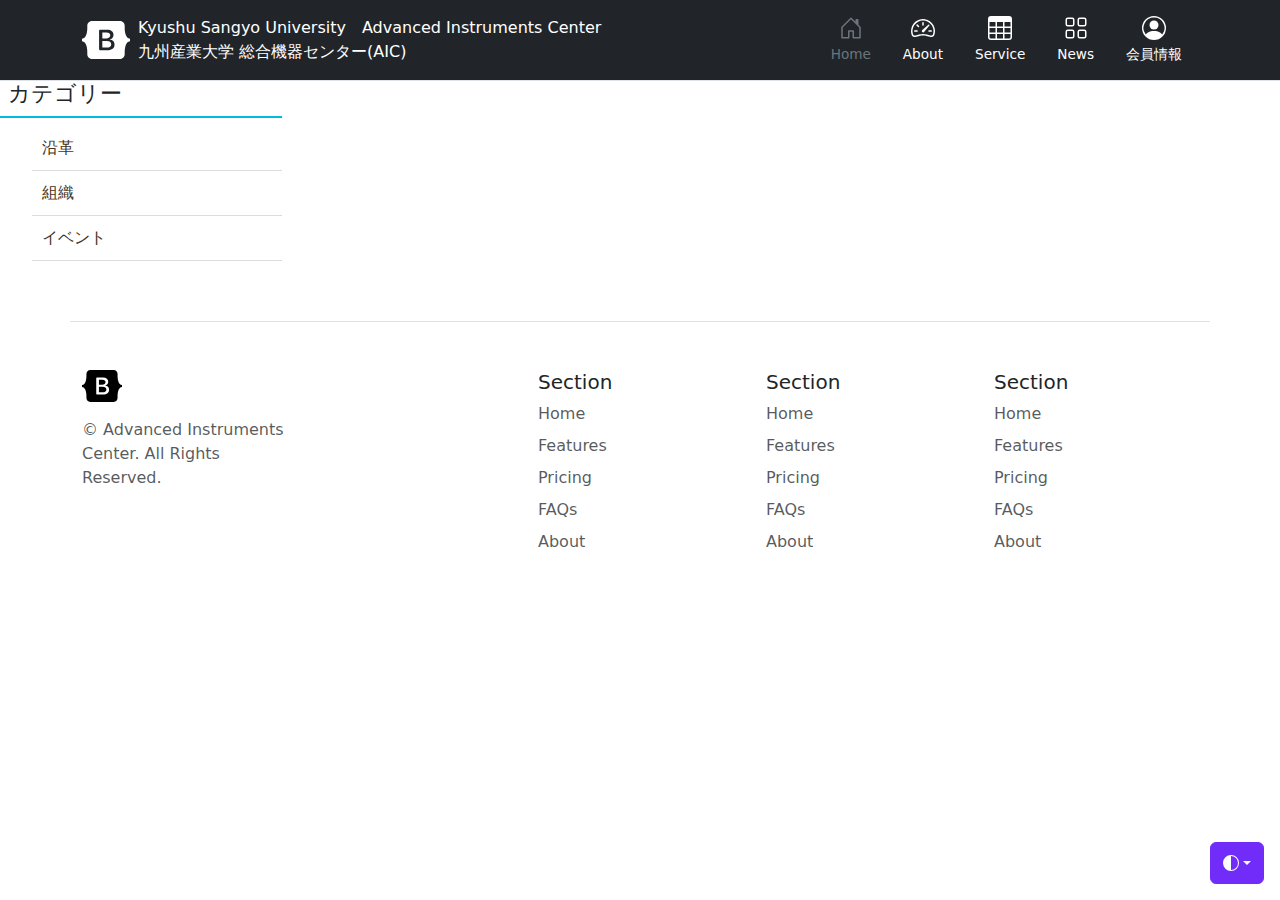
==== bootstrap-5.3.0-examples/src/about.html @ 9241e2fe "first upload" ====
<!doctype html>
<html lang="ja" data-bs-theme="auto">

<head>
    <script src="../assets/js/color-modes.js"></script>

    <meta charset="utf-8">
    <meta name="viewport" content="width=device-width, initial-scale=1">
    <meta name="description" content="">
    <meta name="author" content="Mark Otto, Jacob Thornton, and Bootstrap contributors">
    <meta name="generator" content="Hugo 0.112.5">
    <title>総合機器センター(AIC) RS v1.0</title>

    <link rel="canonical" href="https://getbootstrap.com/docs/5.3/examples/headers/">

    <link href="../assets/dist/css/bootstrap.min.css" rel="stylesheet">

    <style>
        .bd-placeholder-img {
            font-size: 1.125rem;
            text-anchor: middle;
            -webkit-user-select: none;
            -moz-user-select: none;
            user-select: none;
        }

        @media (min-width: 768px) {
            .bd-placeholder-img-lg {
                font-size: 3.5rem;
            }
        }

        .b-example-divider {
            width: 100%;
            height: 3rem;
            background-color: rgba(0, 0, 0, .1);
            border: solid rgba(0, 0, 0, .15);
            border-width: 1px 0;
            box-shadow: inset 0 .5em 1.5em rgba(0, 0, 0, .1), inset 0 .125em .5em rgba(0, 0, 0, .15);
        }

        .b-example-vr {
            flex-shrink: 0;
            width: 1.5rem;
            height: 100vh;
        }

        .bi {
            vertical-align: -.125em;
            fill: currentColor;
        }

        .nav-scroller {
            position: relative;
            z-index: 2;
            height: 2.75rem;
            overflow-y: hidden;
        }

        .nav-scroller .nav {
            display: flex;
            flex-wrap: nowrap;
            padding-bottom: 1rem;
            margin-top: -1px;
            overflow-x: auto;
            text-align: center;
            white-space: nowrap;
            -webkit-overflow-scrolling: touch;
        }

        .btn-bd-primary {
            --bd-violet-bg: #712cf9;
            --bd-violet-rgb: 112.520718, 44.062154, 249.437846;

            --bs-btn-font-weight: 600;
            --bs-btn-color: var(--bs-white);
            --bs-btn-bg: var(--bd-violet-bg);
            --bs-btn-border-color: var(--bd-violet-bg);
            --bs-btn-hover-color: var(--bs-white);
            --bs-btn-hover-bg: #6528e0;
            --bs-btn-hover-border-color: #6528e0;
            --bs-btn-focus-shadow-rgb: var(--bd-violet-rgb);
            --bs-btn-active-color: var(--bs-btn-hover-color);
            --bs-btn-active-bg: #5a23c8;
            --bs-btn-active-border-color: #5a23c8;
        }

        .bd-mode-toggle {
            z-index: 1500;
        }
    </style>


    <!-- Custom styles for this template -->
    <link href="headers.css" rel="stylesheet">
    <link href="about.css" rel="stylesheet">
</head>

<body class="d-flex flex-column h-100">
    <svg xmlns="http://www.w3.org/2000/svg" style="display: none;">
        <symbol id="check2" viewBox="0 0 16 16">
            <path
                d="M13.854 3.646a.5.5 0 0 1 0 .708l-7 7a.5.5 0 0 1-.708 0l-3.5-3.5a.5.5 0 1 1 .708-.708L6.5 10.293l6.646-6.647a.5.5 0 0 1 .708 0z" />
        </symbol>
        <symbol id="circle-half" viewBox="0 0 16 16">
            <path d="M8 15A7 7 0 1 0 8 1v14zm0 1A8 8 0 1 1 8 0a8 8 0 0 1 0 16z" />
        </symbol>
        <symbol id="moon-stars-fill" viewBox="0 0 16 16">
            <path
                d="M6 .278a.768.768 0 0 1 .08.858 7.208 7.208 0 0 0-.878 3.46c0 4.021 3.278 7.277 7.318 7.277.527 0 1.04-.055 1.533-.16a.787.787 0 0 1 .81.316.733.733 0 0 1-.031.893A8.349 8.349 0 0 1 8.344 16C3.734 16 0 12.286 0 7.71 0 4.266 2.114 1.312 5.124.06A.752.752 0 0 1 6 .278z" />
            <path
                d="M10.794 3.148a.217.217 0 0 1 .412 0l.387 1.162c.173.518.579.924 1.097 1.097l1.162.387a.217.217 0 0 1 0 .412l-1.162.387a1.734 1.734 0 0 0-1.097 1.097l-.387 1.162a.217.217 0 0 1-.412 0l-.387-1.162A1.734 1.734 0 0 0 9.31 6.593l-1.162-.387a.217.217 0 0 1 0-.412l1.162-.387a1.734 1.734 0 0 0 1.097-1.097l.387-1.162zM13.863.099a.145.145 0 0 1 .274 0l.258.774c.115.346.386.617.732.732l.774.258a.145.145 0 0 1 0 .274l-.774.258a1.156 1.156 0 0 0-.732.732l-.258.774a.145.145 0 0 1-.274 0l-.258-.774a1.156 1.156 0 0 0-.732-.732l-.774-.258a.145.145 0 0 1 0-.274l.774-.258c.346-.115.617-.386.732-.732L13.863.1z" />
        </symbol>
        <symbol id="sun-fill" viewBox="0 0 16 16">
            <path
                d="M8 12a4 4 0 1 0 0-8 4 4 0 0 0 0 8zM8 0a.5.5 0 0 1 .5.5v2a.5.5 0 0 1-1 0v-2A.5.5 0 0 1 8 0zm0 13a.5.5 0 0 1 .5.5v2a.5.5 0 0 1-1 0v-2A.5.5 0 0 1 8 13zm8-5a.5.5 0 0 1-.5.5h-2a.5.5 0 0 1 0-1h2a.5.5 0 0 1 .5.5zM3 8a.5.5 0 0 1-.5.5h-2a.5.5 0 0 1 0-1h2A.5.5 0 0 1 3 8zm10.657-5.657a.5.5 0 0 1 0 .707l-1.414 1.415a.5.5 0 1 1-.707-.708l1.414-1.414a.5.5 0 0 1 .707 0zm-9.193 9.193a.5.5 0 0 1 0 .707L3.05 13.657a.5.5 0 0 1-.707-.707l1.414-1.414a.5.5 0 0 1 .707 0zm9.193 2.121a.5.5 0 0 1-.707 0l-1.414-1.414a.5.5 0 0 1 .707-.707l1.414 1.414a.5.5 0 0 1 0 .707zM4.464 4.465a.5.5 0 0 1-.707 0L2.343 3.05a.5.5 0 1 1 .707-.707l1.414 1.414a.5.5 0 0 1 0 .708z" />
        </symbol>
    </svg>

    <div class="dropdown position-fixed bottom-0 end-0 mb-3 me-3 bd-mode-toggle">
        <button class="btn btn-bd-primary py-2 dropdown-toggle d-flex align-items-center" id="bd-theme" type="button"
            aria-expanded="false" data-bs-toggle="dropdown" aria-label="Toggle theme (auto)">
            <svg class="bi my-1 theme-icon-active" width="1em" height="1em">
                <use href="#circle-half"></use>
            </svg>
            <span class="visually-hidden" id="bd-theme-text">Toggle theme</span>
        </button>
        <ul class="dropdown-menu dropdown-menu-end shadow" aria-labelledby="bd-theme-text">
            <li>
                <button type="button" class="dropdown-item d-flex align-items-center" data-bs-theme-value="light"
                    aria-pressed="false">
                    <svg class="bi me-2 opacity-50 theme-icon" width="1em" height="1em">
                        <use href="#sun-fill"></use>
                    </svg>
                    Light
                    <svg class="bi ms-auto d-none" width="1em" height="1em">
                        <use href="#check2"></use>
                    </svg>
                </button>
            </li>
            <li>
                <button type="button" class="dropdown-item d-flex align-items-center" data-bs-theme-value="dark"
                    aria-pressed="false">
                    <svg class="bi me-2 opacity-50 theme-icon" width="1em" height="1em">
                        <use href="#moon-stars-fill"></use>
                    </svg>
                    Dark
                    <svg class="bi ms-auto d-none" width="1em" height="1em">
                        <use href="#check2"></use>
                    </svg>
                </button>
            </li>
            <li>
                <button type="button" class="dropdown-item d-flex align-items-center active" data-bs-theme-value="auto"
                    aria-pressed="true">
                    <svg class="bi me-2 opacity-50 theme-icon" width="1em" height="1em">
                        <use href="#circle-half"></use>
                    </svg>
                    Auto
                    <svg class="bi ms-auto d-none" width="1em" height="1em">
                        <use href="#check2"></use>
                    </svg>
                </button>
            </li>
        </ul>
    </div>


    <svg xmlns="http://www.w3.org/2000/svg" style="display: none;">
        <symbol id="bootstrap" viewBox="0 0 118 94">
            <title>Bootstrap</title>
            <path fill-rule="evenodd" clip-rule="evenodd"
                d="M24.509 0c-6.733 0-11.715 5.893-11.492 12.284.214 6.14-.064 14.092-2.066 20.577C8.943 39.365 5.547 43.485 0 44.014v5.972c5.547.529 8.943 4.649 10.951 11.153 2.002 6.485 2.28 14.437 2.066 20.577C12.794 88.106 17.776 94 24.51 94H93.5c6.733 0 11.714-5.893 11.491-12.284-.214-6.14.064-14.092 2.066-20.577 2.009-6.504 5.396-10.624 10.943-11.153v-5.972c-5.547-.529-8.934-4.649-10.943-11.153-2.002-6.484-2.28-14.437-2.066-20.577C105.214 5.894 100.233 0 93.5 0H24.508zM80 57.863C80 66.663 73.436 72 62.543 72H44a2 2 0 01-2-2V24a2 2 0 012-2h18.437c9.083 0 15.044 4.92 15.044 12.474 0 5.302-4.01 10.049-9.119 10.88v.277C75.317 46.394 80 51.21 80 57.863zM60.521 28.34H49.948v14.934h8.905c6.884 0 10.68-2.772 10.68-7.727 0-4.643-3.264-7.207-9.012-7.207zM49.948 49.2v16.458H60.91c7.167 0 10.964-2.876 10.964-8.281 0-5.406-3.903-8.178-11.425-8.178H49.948z">
            </path>
        </symbol>
        <symbol id="home" viewBox="0 0 16 16">
            <path
                d="M8.354 1.146a.5.5 0 0 0-.708 0l-6 6A.5.5 0 0 0 1.5 7.5v7a.5.5 0 0 0 .5.5h4.5a.5.5 0 0 0 .5-.5v-4h2v4a.5.5 0 0 0 .5.5H14a.5.5 0 0 0 .5-.5v-7a.5.5 0 0 0-.146-.354L13 5.793V2.5a.5.5 0 0 0-.5-.5h-1a.5.5 0 0 0-.5.5v1.293L8.354 1.146zM2.5 14V7.707l5.5-5.5 5.5 5.5V14H10v-4a.5.5 0 0 0-.5-.5h-3a.5.5 0 0 0-.5.5v4H2.5z" />
        </symbol>
        <symbol id="speedometer2" viewBox="0 0 16 16">
            <path
                d="M8 4a.5.5 0 0 1 .5.5V6a.5.5 0 0 1-1 0V4.5A.5.5 0 0 1 8 4zM3.732 5.732a.5.5 0 0 1 .707 0l.915.914a.5.5 0 1 1-.708.708l-.914-.915a.5.5 0 0 1 0-.707zM2 10a.5.5 0 0 1 .5-.5h1.586a.5.5 0 0 1 0 1H2.5A.5.5 0 0 1 2 10zm9.5 0a.5.5 0 0 1 .5-.5h1.5a.5.5 0 0 1 0 1H12a.5.5 0 0 1-.5-.5zm.754-4.246a.389.389 0 0 0-.527-.02L7.547 9.31a.91.91 0 1 0 1.302 1.258l3.434-4.297a.389.389 0 0 0-.029-.518z" />
            <path fill-rule="evenodd"
                d="M0 10a8 8 0 1 1 15.547 2.661c-.442 1.253-1.845 1.602-2.932 1.25C11.309 13.488 9.475 13 8 13c-1.474 0-3.31.488-4.615.911-1.087.352-2.49.003-2.932-1.25A7.988 7.988 0 0 1 0 10zm8-7a7 7 0 0 0-6.603 9.329c.203.575.923.876 1.68.63C4.397 12.533 6.358 12 8 12s3.604.532 4.923.96c.757.245 1.477-.056 1.68-.631A7 7 0 0 0 8 3z" />
        </symbol>
        <symbol id="table" viewBox="0 0 16 16">
            <path
                d="M0 2a2 2 0 0 1 2-2h12a2 2 0 0 1 2 2v12a2 2 0 0 1-2 2H2a2 2 0 0 1-2-2V2zm15 2h-4v3h4V4zm0 4h-4v3h4V8zm0 4h-4v3h3a1 1 0 0 0 1-1v-2zm-5 3v-3H6v3h4zm-5 0v-3H1v2a1 1 0 0 0 1 1h3zm-4-4h4V8H1v3zm0-4h4V4H1v3zm5-3v3h4V4H6zm4 4H6v3h4V8z" />
        </symbol>
        <symbol id="people-circle" viewBox="0 0 16 16">
            <path d="M11 6a3 3 0 1 1-6 0 3 3 0 0 1 6 0z" />
            <path fill-rule="evenodd"
                d="M0 8a8 8 0 1 1 16 0A8 8 0 0 1 0 8zm8-7a7 7 0 0 0-5.468 11.37C3.242 11.226 4.805 10 8 10s4.757 1.225 5.468 2.37A7 7 0 0 0 8 1z" />
        </symbol>
        <symbol id="grid" viewBox="0 0 16 16">
            <path
                d="M1 2.5A1.5 1.5 0 0 1 2.5 1h3A1.5 1.5 0 0 1 7 2.5v3A1.5 1.5 0 0 1 5.5 7h-3A1.5 1.5 0 0 1 1 5.5v-3zM2.5 2a.5.5 0 0 0-.5.5v3a.5.5 0 0 0 .5.5h3a.5.5 0 0 0 .5-.5v-3a.5.5 0 0 0-.5-.5h-3zm6.5.5A1.5 1.5 0 0 1 10.5 1h3A1.5 1.5 0 0 1 15 2.5v3A1.5 1.5 0 0 1 13.5 7h-3A1.5 1.5 0 0 1 9 5.5v-3zm1.5-.5a.5.5 0 0 0-.5.5v3a.5.5 0 0 0 .5.5h3a.5.5 0 0 0 .5-.5v-3a.5.5 0 0 0-.5-.5h-3zM1 10.5A1.5 1.5 0 0 1 2.5 9h3A1.5 1.5 0 0 1 7 10.5v3A1.5 1.5 0 0 1 5.5 15h-3A1.5 1.5 0 0 1 1 13.5v-3zm1.5-.5a.5.5 0 0 0-.5.5v3a.5.5 0 0 0 .5.5h3a.5.5 0 0 0 .5-.5v-3a.5.5 0 0 0-.5-.5h-3zm6.5.5A1.5 1.5 0 0 1 10.5 9h3a1.5 1.5 0 0 1 1.5 1.5v3a1.5 1.5 0 0 1-1.5 1.5h-3A1.5 1.5 0 0 1 9 13.5v-3zm1.5-.5a.5.5 0 0 0-.5.5v3a.5.5 0 0 0 .5.5h3a.5.5 0 0 0 .5-.5v-3a.5.5 0 0 0-.5-.5h-3z" />
        </symbol>

        <!--Main-->
        <symbol id="check2" viewBox="0 0 16 16">
            <path
                d="M13.854 3.646a.5.5 0 0 1 0 .708l-7 7a.5.5 0 0 1-.708 0l-3.5-3.5a.5.5 0 1 1 .708-.708L6.5 10.293l6.646-6.647a.5.5 0 0 1 .708 0z" />
        </symbol>
        <symbol id="circle-half" viewBox="0 0 16 16">
            <path d="M8 15A7 7 0 1 0 8 1v14zm0 1A8 8 0 1 1 8 0a8 8 0 0 1 0 16z" />
        </symbol>
        <symbol id="moon-stars-fill" viewBox="0 0 16 16">
            <path
                d="M6 .278a.768.768 0 0 1 .08.858 7.208 7.208 0 0 0-.878 3.46c0 4.021 3.278 7.277 7.318 7.277.527 0 1.04-.055 1.533-.16a.787.787 0 0 1 .81.316.733.733 0 0 1-.031.893A8.349 8.349 0 0 1 8.344 16C3.734 16 0 12.286 0 7.71 0 4.266 2.114 1.312 5.124.06A.752.752 0 0 1 6 .278z" />
            <path
                d="M10.794 3.148a.217.217 0 0 1 .412 0l.387 1.162c.173.518.579.924 1.097 1.097l1.162.387a.217.217 0 0 1 0 .412l-1.162.387a1.734 1.734 0 0 0-1.097 1.097l-.387 1.162a.217.217 0 0 1-.412 0l-.387-1.162A1.734 1.734 0 0 0 9.31 6.593l-1.162-.387a.217.217 0 0 1 0-.412l1.162-.387a1.734 1.734 0 0 0 1.097-1.097l.387-1.162zM13.863.099a.145.145 0 0 1 .274 0l.258.774c.115.346.386.617.732.732l.774.258a.145.145 0 0 1 0 .274l-.774.258a1.156 1.156 0 0 0-.732.732l-.258.774a.145.145 0 0 1-.274 0l-.258-.774a1.156 1.156 0 0 0-.732-.732l-.774-.258a.145.145 0 0 1 0-.274l.774-.258c.346-.115.617-.386.732-.732L13.863.1z" />
        </symbol>
        <symbol id="sun-fill" viewBox="0 0 16 16">
            <path
                d="M8 12a4 4 0 1 0 0-8 4 4 0 0 0 0 8zM8 0a.5.5 0 0 1 .5.5v2a.5.5 0 0 1-1 0v-2A.5.5 0 0 1 8 0zm0 13a.5.5 0 0 1 .5.5v2a.5.5 0 0 1-1 0v-2A.5.5 0 0 1 8 13zm8-5a.5.5 0 0 1-.5.5h-2a.5.5 0 0 1 0-1h2a.5.5 0 0 1 .5.5zM3 8a.5.5 0 0 1-.5.5h-2a.5.5 0 0 1 0-1h2A.5.5 0 0 1 3 8zm10.657-5.657a.5.5 0 0 1 0 .707l-1.414 1.415a.5.5 0 1 1-.707-.708l1.414-1.414a.5.5 0 0 1 .707 0zm-9.193 9.193a.5.5 0 0 1 0 .707L3.05 13.657a.5.5 0 0 1-.707-.707l1.414-1.414a.5.5 0 0 1 .707 0zm9.193 2.121a.5.5 0 0 1-.707 0l-1.414-1.414a.5.5 0 0 1 .707-.707l1.414 1.414a.5.5 0 0 1 0 .707zM4.464 4.465a.5.5 0 0 1-.707 0L2.343 3.05a.5.5 0 1 1 .707-.707l1.414 1.414a.5.5 0 0 1 0 .708z" />
        </symbol>
    </svg>

    <main>
        <header class="sticky-top">
            <div class="px-3 py-2 text-bg-dark border-bottom">
                <div class="container">
                    <div
                        class="d-flex flex-wrap align-items-center justify-content-center justify-content-lg-start sticky-top">
                        <a href="/"
                            class="d-flex align-items-center my-2 my-lg-0 me-lg-auto text-white text-decoration-none">
                            <svg class="bi me-2" width="48" height="40" role="img" aria-label="Bootstrap">
                                <use xlink:href="#bootstrap" />
                            </svg>
                            Kyushu Sangyo University　Advanced Instruments Center<br>
                            九州産業大学 総合機器センター(AIC)
                        </a>

                        <ul class="nav col-12 col-lg-auto my-2 justify-content-center my-md-0 text-small">
                            <li>
                                <a href="index.html" class="nav-link text-secondary">
                                    <svg class="bi d-block mx-auto mb-1" width="24" height="24">
                                        <use xlink:href="#home" />
                                    </svg>
                                    Home
                                </a>
                            </li>
                            <li>
                                <a href="about.html" class="nav-link text-white">
                                    <svg class="bi d-block mx-auto mb-1" width="24" height="24">
                                        <use xlink:href="#speedometer2" />
                                    </svg>
                                    About
                                </a>
                            </li>
                            <li>
                                <a href="service.html" class="nav-link text-white">
                                    <svg class="bi d-block mx-auto mb-1" width="24" height="24">
                                        <use xlink:href="#table" />
                                    </svg>
                                    Service
                                </a>
                            </li>
                            <li>
                                <a href="#" class="nav-link text-white">
                                    <svg class="bi d-block mx-auto mb-1" width="24" height="24">
                                        <use xlink:href="#grid" />
                                    </svg>
                                    News
                                </a>
                            </li>
                            <li>
                                <a href="signin.html" class="nav-link text-white">
                                    <svg class="bi d-block mx-auto mb-1" width="24" height="24">
                                        <use xlink:href="#people-circle" />
                                    </svg>
                                    会員情報
                                </a>
                            </li>
                        </ul>
                    </div>
                </div>
            </div>
        </header>

        <div>
            <aside>
                <h3 class="sub-title">カテゴリー</h3>
                <ul class="sub-menu">
                    <li><a href="#">沿革</a></li>
                    <li><a href="#">組織</a></li>
                    <li><a href="#">イベント</a></li>
                </ul>
            </aside>
            <article>
            </article>
        </div>



        <div class="container">
            <footer class="row row-cols-1 row-cols-sm-2 row-cols-md-5 py-5 my-5 border-top">
                <div class="col mb-3">
                    <a href="/" class="d-flex align-items-center mb-3 link-body-emphasis text-decoration-none">
                        <svg class="bi me-2" width="40" height="32">
                            <use xlink:href="#bootstrap" />
                        </svg>
                    </a>
                    <p class="text-body-secondary">&copy; Advanced Instruments Center. All Rights Reserved.</p>
                </div>

                <div class="col mb-3">

                </div>

                <div class="col mb-3">
                    <h5>Section</h5>
                    <ul class="nav flex-column">
                        <li class="nav-item mb-2"><a href="#" class="nav-link p-0 text-body-secondary">Home</a></li>
                        <li class="nav-item mb-2"><a href="#" class="nav-link p-0 text-body-secondary">Features</a></li>
                        <li class="nav-item mb-2"><a href="#" class="nav-link p-0 text-body-secondary">Pricing</a></li>
                        <li class="nav-item mb-2"><a href="#" class="nav-link p-0 text-body-secondary">FAQs</a></li>
                        <li class="nav-item mb-2"><a href="#" class="nav-link p-0 text-body-secondary">About</a></li>
                    </ul>
                </div>

                <div class="col mb-3">
                    <h5>Section</h5>
                    <ul class="nav flex-column">
                        <li class="nav-item mb-2"><a href="#" class="nav-link p-0 text-body-secondary">Home</a></li>
                        <li class="nav-item mb-2"><a href="#" class="nav-link p-0 text-body-secondary">Features</a></li>
                        <li class="nav-item mb-2"><a href="#" class="nav-link p-0 text-body-secondary">Pricing</a></li>
                        <li class="nav-item mb-2"><a href="#" class="nav-link p-0 text-body-secondary">FAQs</a></li>
                        <li class="nav-item mb-2"><a href="#" class="nav-link p-0 text-body-secondary">About</a></li>
                    </ul>
                </div>

                <div class="col mb-3">
                    <h5>Section</h5>
                    <ul class="nav flex-column">
                        <li class="nav-item mb-2"><a href="#" class="nav-link p-0 text-body-secondary">Home</a></li>
                        <li class="nav-item mb-2"><a href="#" class="nav-link p-0 text-body-secondary">Features</a></li>
                        <li class="nav-item mb-2"><a href="#" class="nav-link p-0 text-body-secondary">Pricing</a></li>
                        <li class="nav-item mb-2"><a href="#" class="nav-link p-0 text-body-secondary">FAQs</a></li>
                        <li class="nav-item mb-2"><a href="#" class="nav-link p-0 text-body-secondary">About</a></li>
                    </ul>
                </div>
            </footer>
        </div>
        <script src="../assets/dist/js/bootstrap.bundle.min.js"></script>

</body>

</html>
---- bootstrap-5.3.0-examples/src/headers.css ----
.form-control-dark {
  border-color: var(--bs-gray);
}
.form-control-dark:focus {
  border-color: #fff;
  box-shadow: 0 0 0 .25rem rgba(255, 255, 255, .25);
}

.text-small {
  font-size: 85%;
}

.dropdown-toggle:not(:focus) {
  outline: 0;
}
---- bootstrap-5.3.0-examples/src/about.css ----
article{
    width: 60%
}
/*サイドバー*/
aside{
    width: 22%;
}
a {
    text-decoration: none;
}

.sub-title{
    font-size: 1.375rem;
    padding: 0 8px 8px;
    border-bottom: 2px #0bd solid;
    font-weight: normal;
}
.sub-menu{
    margin-bottom: 60px;
    list-style: none;
}
.sub-menu li{
    border-bottom: 1px #ddd solid;
}
.sub-menu a{
    color: #432;
    padding: 10px;
    display: block;
}
.sub-menu a:hover{
    color: #0bd;
}
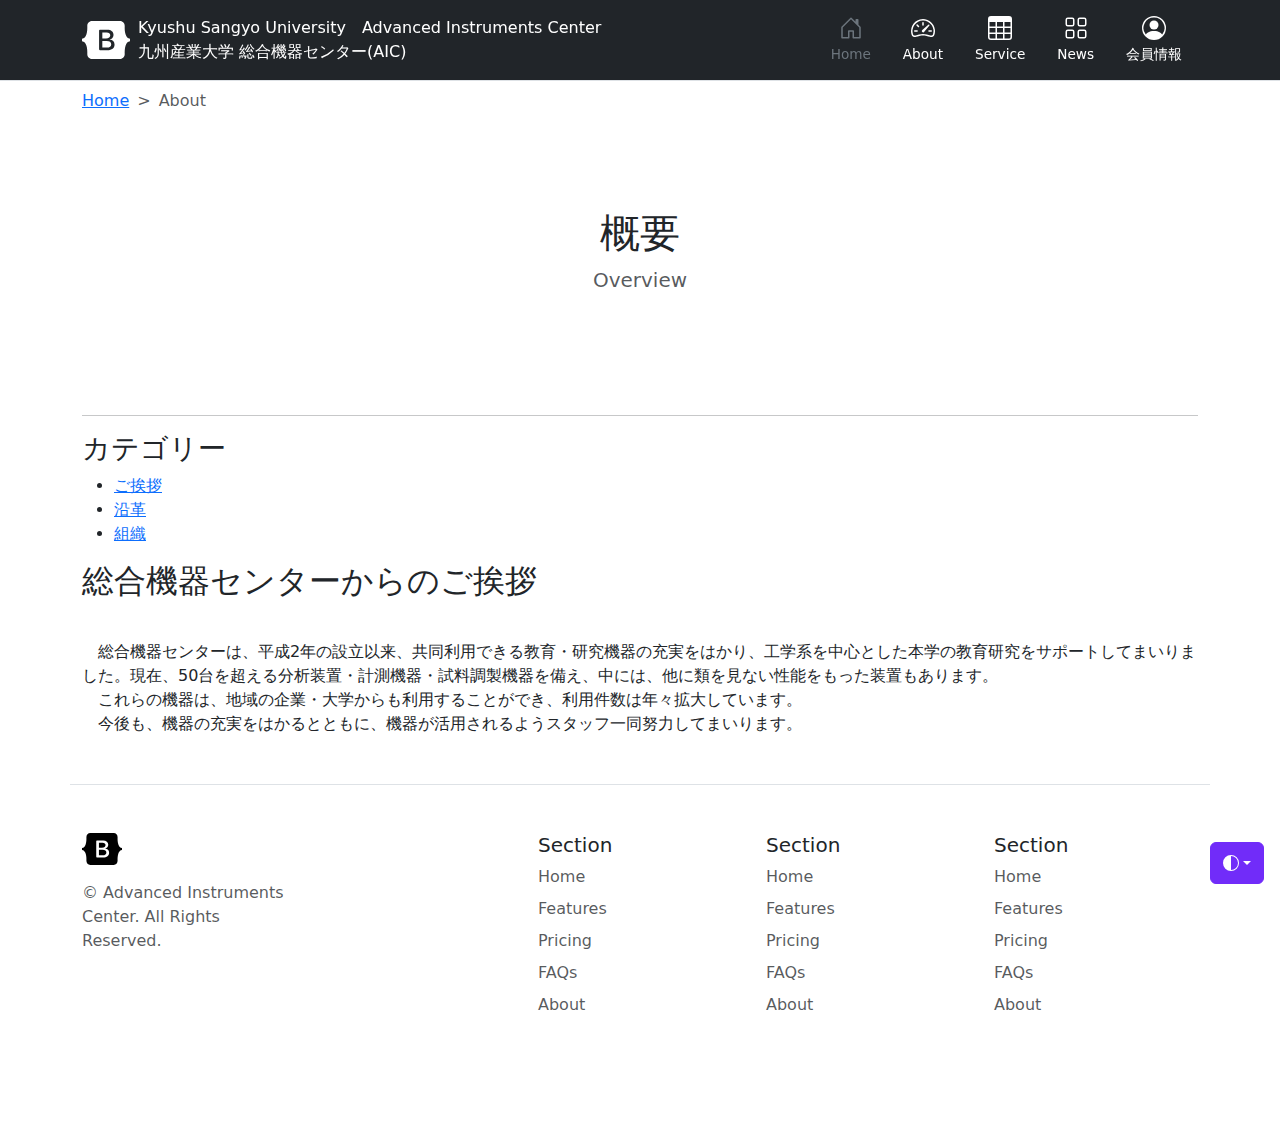
==== commit 1f9117f3: "Update about.html" ====
--- a/bootstrap-5.3.0-examples/src/about.html
+++ b/bootstrap-5.3.0-examples/src/about.html
@@ -223,7 +223,7 @@
                 <div class="container">
                     <div
                         class="d-flex flex-wrap align-items-center justify-content-center justify-content-lg-start sticky-top">
-                        <a href="/"
+                        <a href="index.html"
                             class="d-flex align-items-center my-2 my-lg-0 me-lg-auto text-white text-decoration-none">
                             <svg class="bi me-2" width="48" height="40" role="img" aria-label="Bootstrap">
                                 <use xlink:href="#bootstrap" />
@@ -279,17 +279,41 @@
             </div>
         </header>
 
-        <div>
-            <aside>
-                <h3 class="sub-title">カテゴリー</h3>
-                <ul class="sub-menu">
-                    <li><a href="#">沿革</a></li>
-                    <li><a href="#">組織</a></li>
-                    <li><a href="#">イベント</a></li>
-                </ul>
-            </aside>
-            <article>
-            </article>
+        <section class="py-2 text-center container">
+            <nav style="--bs-breadcrumb-divider: '>';" aria-label="breadcrumb">
+                <ol class="breadcrumb">
+                    <li class="breadcrumb-item"><a href="index.html">Home</a></li>
+                    <li class="breadcrumb-item active" aria-current="page">About</li>
+                </ol>
+            </nav>
+            <div class="row mt-5 py-5">
+                <div class="col-lg-6 col-md-8 mx-auto">
+                    <h1 class="fw-light">概要</h1>
+                    <p class="lead text-body-secondary">Overview</p>
+                </div>
+            </div>
+        </section>
+        <div class="container">
+            <hr class="mt-5">
+
+            <div class="news-contents">
+                <aside>
+                    <h3 class="sub-title">カテゴリー</h3>
+                    <ul class="sub-menu">
+                        <li><a href="about.html">ご挨拶</a></li>
+                        <li><a href="#">沿革</a></li>
+                        <li><a href="#">組織</a></li>
+                    </ul>
+                </aside>
+                <article>
+                    <h2 class="fw-light my-3">総合機器センターからのご挨拶</h2><br>
+                    <p>
+                        　総合機器センターは、平成2年の設立以来、共同利用できる教育・研究機器の充実をはかり、工学系を中心とした本学の教育研究をサポートしてまいりました。現在、50台を超える分析装置・計測機器・試料調製機器を備え、中には、他に類を見ない性能をもった装置もあります。<br>
+                        　これらの機器は、地域の企業・大学からも利用することができ、利用件数は年々拡大しています。<br>
+                        　今後も、機器の充実をはかるとともに、機器が活用されるようスタッフ一同努力してまいります。
+                    </p>
+                </article>
+            </div>
         </div>
 
 
@@ -347,4 +371,4 @@
 
 </body>
 
-</html>+</html>
--- a/bootstrap-5.3.0-examples/src/about.css
+++ b/bootstrap-5.3.0-examples/src/about.css
@@ -1,32 +1,350 @@
-article{
-    width: 60%
-}
-/*サイドバー*/
-aside{
-    width: 22%;
-}
-a {
-    text-decoration: none;
-}
-
-.sub-title{
-    font-size: 1.375rem;
-    padding: 0 8px 8px;
-    border-bottom: 2px #0bd solid;
-    font-weight: normal;
-}
-.sub-menu{
-    margin-bottom: 60px;
-    list-style: none;
-}
-.sub-menu li{
-    border-bottom: 1px #ddd solid;
-}
-.sub-menu a{
-    color: #432;
-    padding: 10px;
-    display: block;
-}
-.sub-menu a:hover{
-    color: #0bd;
-}+<!doctype html>
+<html lang="ja" data-bs-theme="auto">
+
+<head>
+    <script src="../assets/js/color-modes.js"></script>
+
+    <meta charset="utf-8">
+    <meta name="viewport" content="width=device-width, initial-scale=1">
+    <meta name="description" content="">
+    <meta name="author" content="Mark Otto, Jacob Thornton, and Bootstrap contributors">
+    <meta name="generator" content="Hugo 0.112.5">
+    <title>総合機器センター(AIC) RS v1.0</title>
+
+    <link rel="canonical" href="https://getbootstrap.com/docs/5.3/examples/headers/">
+
+    <link href="../assets/dist/css/bootstrap.min.css" rel="stylesheet">
+
+    <style>
+        .bd-placeholder-img {
+            font-size: 1.125rem;
+            text-anchor: middle;
+            -webkit-user-select: none;
+            -moz-user-select: none;
+            user-select: none;
+        }
+
+        @media (min-width: 768px) {
+            .bd-placeholder-img-lg {
+                font-size: 3.5rem;
+            }
+        }
+
+        .b-example-divider {
+            width: 100%;
+            height: 3rem;
+            background-color: rgba(0, 0, 0, .1);
+            border: solid rgba(0, 0, 0, .15);
+            border-width: 1px 0;
+            box-shadow: inset 0 .5em 1.5em rgba(0, 0, 0, .1), inset 0 .125em .5em rgba(0, 0, 0, .15);
+        }
+
+        .b-example-vr {
+            flex-shrink: 0;
+            width: 1.5rem;
+            height: 100vh;
+        }
+
+        .bi {
+            vertical-align: -.125em;
+            fill: currentColor;
+        }
+
+        .nav-scroller {
+            position: relative;
+            z-index: 2;
+            height: 2.75rem;
+            overflow-y: hidden;
+        }
+
+        .nav-scroller .nav {
+            display: flex;
+            flex-wrap: nowrap;
+            padding-bottom: 1rem;
+            margin-top: -1px;
+            overflow-x: auto;
+            text-align: center;
+            white-space: nowrap;
+            -webkit-overflow-scrolling: touch;
+        }
+
+        .btn-bd-primary {
+            --bd-violet-bg: #712cf9;
+            --bd-violet-rgb: 112.520718, 44.062154, 249.437846;
+
+            --bs-btn-font-weight: 600;
+            --bs-btn-color: var(--bs-white);
+            --bs-btn-bg: var(--bd-violet-bg);
+            --bs-btn-border-color: var(--bd-violet-bg);
+            --bs-btn-hover-color: var(--bs-white);
+            --bs-btn-hover-bg: #6528e0;
+            --bs-btn-hover-border-color: #6528e0;
+            --bs-btn-focus-shadow-rgb: var(--bd-violet-rgb);
+            --bs-btn-active-color: var(--bs-btn-hover-color);
+            --bs-btn-active-bg: #5a23c8;
+            --bs-btn-active-border-color: #5a23c8;
+        }
+
+        .bd-mode-toggle {
+            z-index: 1500;
+        }
+    </style>
+
+
+    <!-- Custom styles for this template -->
+    <link href="headers.css" rel="stylesheet">
+    <link href="about.css" rel="stylesheet">
+</head>
+
+<body class="d-flex flex-column h-100">
+    <svg xmlns="http://www.w3.org/2000/svg" style="display: none;">
+        <symbol id="check2" viewBox="0 0 16 16">
+            <path
+                d="M13.854 3.646a.5.5 0 0 1 0 .708l-7 7a.5.5 0 0 1-.708 0l-3.5-3.5a.5.5 0 1 1 .708-.708L6.5 10.293l6.646-6.647a.5.5 0 0 1 .708 0z" />
+        </symbol>
+        <symbol id="circle-half" viewBox="0 0 16 16">
+            <path d="M8 15A7 7 0 1 0 8 1v14zm0 1A8 8 0 1 1 8 0a8 8 0 0 1 0 16z" />
+        </symbol>
+        <symbol id="moon-stars-fill" viewBox="0 0 16 16">
+            <path
+                d="M6 .278a.768.768 0 0 1 .08.858 7.208 7.208 0 0 0-.878 3.46c0 4.021 3.278 7.277 7.318 7.277.527 0 1.04-.055 1.533-.16a.787.787 0 0 1 .81.316.733.733 0 0 1-.031.893A8.349 8.349 0 0 1 8.344 16C3.734 16 0 12.286 0 7.71 0 4.266 2.114 1.312 5.124.06A.752.752 0 0 1 6 .278z" />
+            <path
+                d="M10.794 3.148a.217.217 0 0 1 .412 0l.387 1.162c.173.518.579.924 1.097 1.097l1.162.387a.217.217 0 0 1 0 .412l-1.162.387a1.734 1.734 0 0 0-1.097 1.097l-.387 1.162a.217.217 0 0 1-.412 0l-.387-1.162A1.734 1.734 0 0 0 9.31 6.593l-1.162-.387a.217.217 0 0 1 0-.412l1.162-.387a1.734 1.734 0 0 0 1.097-1.097l.387-1.162zM13.863.099a.145.145 0 0 1 .274 0l.258.774c.115.346.386.617.732.732l.774.258a.145.145 0 0 1 0 .274l-.774.258a1.156 1.156 0 0 0-.732.732l-.258.774a.145.145 0 0 1-.274 0l-.258-.774a1.156 1.156 0 0 0-.732-.732l-.774-.258a.145.145 0 0 1 0-.274l.774-.258c.346-.115.617-.386.732-.732L13.863.1z" />
+        </symbol>
+        <symbol id="sun-fill" viewBox="0 0 16 16">
+            <path
+                d="M8 12a4 4 0 1 0 0-8 4 4 0 0 0 0 8zM8 0a.5.5 0 0 1 .5.5v2a.5.5 0 0 1-1 0v-2A.5.5 0 0 1 8 0zm0 13a.5.5 0 0 1 .5.5v2a.5.5 0 0 1-1 0v-2A.5.5 0 0 1 8 13zm8-5a.5.5 0 0 1-.5.5h-2a.5.5 0 0 1 0-1h2a.5.5 0 0 1 .5.5zM3 8a.5.5 0 0 1-.5.5h-2a.5.5 0 0 1 0-1h2A.5.5 0 0 1 3 8zm10.657-5.657a.5.5 0 0 1 0 .707l-1.414 1.415a.5.5 0 1 1-.707-.708l1.414-1.414a.5.5 0 0 1 .707 0zm-9.193 9.193a.5.5 0 0 1 0 .707L3.05 13.657a.5.5 0 0 1-.707-.707l1.414-1.414a.5.5 0 0 1 .707 0zm9.193 2.121a.5.5 0 0 1-.707 0l-1.414-1.414a.5.5 0 0 1 .707-.707l1.414 1.414a.5.5 0 0 1 0 .707zM4.464 4.465a.5.5 0 0 1-.707 0L2.343 3.05a.5.5 0 1 1 .707-.707l1.414 1.414a.5.5 0 0 1 0 .708z" />
+        </symbol>
+    </svg>
+
+    <div class="dropdown position-fixed bottom-0 end-0 mb-3 me-3 bd-mode-toggle">
+        <button class="btn btn-bd-primary py-2 dropdown-toggle d-flex align-items-center" id="bd-theme" type="button"
+            aria-expanded="false" data-bs-toggle="dropdown" aria-label="Toggle theme (auto)">
+            <svg class="bi my-1 theme-icon-active" width="1em" height="1em">
+                <use href="#circle-half"></use>
+            </svg>
+            <span class="visually-hidden" id="bd-theme-text">Toggle theme</span>
+        </button>
+        <ul class="dropdown-menu dropdown-menu-end shadow" aria-labelledby="bd-theme-text">
+            <li>
+                <button type="button" class="dropdown-item d-flex align-items-center" data-bs-theme-value="light"
+                    aria-pressed="false">
+                    <svg class="bi me-2 opacity-50 theme-icon" width="1em" height="1em">
+                        <use href="#sun-fill"></use>
+                    </svg>
+                    Light
+                    <svg class="bi ms-auto d-none" width="1em" height="1em">
+                        <use href="#check2"></use>
+                    </svg>
+                </button>
+            </li>
+            <li>
+                <button type="button" class="dropdown-item d-flex align-items-center" data-bs-theme-value="dark"
+                    aria-pressed="false">
+                    <svg class="bi me-2 opacity-50 theme-icon" width="1em" height="1em">
+                        <use href="#moon-stars-fill"></use>
+                    </svg>
+                    Dark
+                    <svg class="bi ms-auto d-none" width="1em" height="1em">
+                        <use href="#check2"></use>
+                    </svg>
+                </button>
+            </li>
+            <li>
+                <button type="button" class="dropdown-item d-flex align-items-center active" data-bs-theme-value="auto"
+                    aria-pressed="true">
+                    <svg class="bi me-2 opacity-50 theme-icon" width="1em" height="1em">
+                        <use href="#circle-half"></use>
+                    </svg>
+                    Auto
+                    <svg class="bi ms-auto d-none" width="1em" height="1em">
+                        <use href="#check2"></use>
+                    </svg>
+                </button>
+            </li>
+        </ul>
+    </div>
+
+
+    <svg xmlns="http://www.w3.org/2000/svg" style="display: none;">
+        <symbol id="bootstrap" viewBox="0 0 118 94">
+            <title>Bootstrap</title>
+            <path fill-rule="evenodd" clip-rule="evenodd"
+                d="M24.509 0c-6.733 0-11.715 5.893-11.492 12.284.214 6.14-.064 14.092-2.066 20.577C8.943 39.365 5.547 43.485 0 44.014v5.972c5.547.529 8.943 4.649 10.951 11.153 2.002 6.485 2.28 14.437 2.066 20.577C12.794 88.106 17.776 94 24.51 94H93.5c6.733 0 11.714-5.893 11.491-12.284-.214-6.14.064-14.092 2.066-20.577 2.009-6.504 5.396-10.624 10.943-11.153v-5.972c-5.547-.529-8.934-4.649-10.943-11.153-2.002-6.484-2.28-14.437-2.066-20.577C105.214 5.894 100.233 0 93.5 0H24.508zM80 57.863C80 66.663 73.436 72 62.543 72H44a2 2 0 01-2-2V24a2 2 0 012-2h18.437c9.083 0 15.044 4.92 15.044 12.474 0 5.302-4.01 10.049-9.119 10.88v.277C75.317 46.394 80 51.21 80 57.863zM60.521 28.34H49.948v14.934h8.905c6.884 0 10.68-2.772 10.68-7.727 0-4.643-3.264-7.207-9.012-7.207zM49.948 49.2v16.458H60.91c7.167 0 10.964-2.876 10.964-8.281 0-5.406-3.903-8.178-11.425-8.178H49.948z">
+            </path>
+        </symbol>
+        <symbol id="home" viewBox="0 0 16 16">
+            <path
+                d="M8.354 1.146a.5.5 0 0 0-.708 0l-6 6A.5.5 0 0 0 1.5 7.5v7a.5.5 0 0 0 .5.5h4.5a.5.5 0 0 0 .5-.5v-4h2v4a.5.5 0 0 0 .5.5H14a.5.5 0 0 0 .5-.5v-7a.5.5 0 0 0-.146-.354L13 5.793V2.5a.5.5 0 0 0-.5-.5h-1a.5.5 0 0 0-.5.5v1.293L8.354 1.146zM2.5 14V7.707l5.5-5.5 5.5 5.5V14H10v-4a.5.5 0 0 0-.5-.5h-3a.5.5 0 0 0-.5.5v4H2.5z" />
+        </symbol>
+        <symbol id="speedometer2" viewBox="0 0 16 16">
+            <path
+                d="M8 4a.5.5 0 0 1 .5.5V6a.5.5 0 0 1-1 0V4.5A.5.5 0 0 1 8 4zM3.732 5.732a.5.5 0 0 1 .707 0l.915.914a.5.5 0 1 1-.708.708l-.914-.915a.5.5 0 0 1 0-.707zM2 10a.5.5 0 0 1 .5-.5h1.586a.5.5 0 0 1 0 1H2.5A.5.5 0 0 1 2 10zm9.5 0a.5.5 0 0 1 .5-.5h1.5a.5.5 0 0 1 0 1H12a.5.5 0 0 1-.5-.5zm.754-4.246a.389.389 0 0 0-.527-.02L7.547 9.31a.91.91 0 1 0 1.302 1.258l3.434-4.297a.389.389 0 0 0-.029-.518z" />
+            <path fill-rule="evenodd"
+                d="M0 10a8 8 0 1 1 15.547 2.661c-.442 1.253-1.845 1.602-2.932 1.25C11.309 13.488 9.475 13 8 13c-1.474 0-3.31.488-4.615.911-1.087.352-2.49.003-2.932-1.25A7.988 7.988 0 0 1 0 10zm8-7a7 7 0 0 0-6.603 9.329c.203.575.923.876 1.68.63C4.397 12.533 6.358 12 8 12s3.604.532 4.923.96c.757.245 1.477-.056 1.68-.631A7 7 0 0 0 8 3z" />
+        </symbol>
+        <symbol id="table" viewBox="0 0 16 16">
+            <path
+                d="M0 2a2 2 0 0 1 2-2h12a2 2 0 0 1 2 2v12a2 2 0 0 1-2 2H2a2 2 0 0 1-2-2V2zm15 2h-4v3h4V4zm0 4h-4v3h4V8zm0 4h-4v3h3a1 1 0 0 0 1-1v-2zm-5 3v-3H6v3h4zm-5 0v-3H1v2a1 1 0 0 0 1 1h3zm-4-4h4V8H1v3zm0-4h4V4H1v3zm5-3v3h4V4H6zm4 4H6v3h4V8z" />
+        </symbol>
+        <symbol id="people-circle" viewBox="0 0 16 16">
+            <path d="M11 6a3 3 0 1 1-6 0 3 3 0 0 1 6 0z" />
+            <path fill-rule="evenodd"
+                d="M0 8a8 8 0 1 1 16 0A8 8 0 0 1 0 8zm8-7a7 7 0 0 0-5.468 11.37C3.242 11.226 4.805 10 8 10s4.757 1.225 5.468 2.37A7 7 0 0 0 8 1z" />
+        </symbol>
+        <symbol id="grid" viewBox="0 0 16 16">
+            <path
+                d="M1 2.5A1.5 1.5 0 0 1 2.5 1h3A1.5 1.5 0 0 1 7 2.5v3A1.5 1.5 0 0 1 5.5 7h-3A1.5 1.5 0 0 1 1 5.5v-3zM2.5 2a.5.5 0 0 0-.5.5v3a.5.5 0 0 0 .5.5h3a.5.5 0 0 0 .5-.5v-3a.5.5 0 0 0-.5-.5h-3zm6.5.5A1.5 1.5 0 0 1 10.5 1h3A1.5 1.5 0 0 1 15 2.5v3A1.5 1.5 0 0 1 13.5 7h-3A1.5 1.5 0 0 1 9 5.5v-3zm1.5-.5a.5.5 0 0 0-.5.5v3a.5.5 0 0 0 .5.5h3a.5.5 0 0 0 .5-.5v-3a.5.5 0 0 0-.5-.5h-3zM1 10.5A1.5 1.5 0 0 1 2.5 9h3A1.5 1.5 0 0 1 7 10.5v3A1.5 1.5 0 0 1 5.5 15h-3A1.5 1.5 0 0 1 1 13.5v-3zm1.5-.5a.5.5 0 0 0-.5.5v3a.5.5 0 0 0 .5.5h3a.5.5 0 0 0 .5-.5v-3a.5.5 0 0 0-.5-.5h-3zm6.5.5A1.5 1.5 0 0 1 10.5 9h3a1.5 1.5 0 0 1 1.5 1.5v3a1.5 1.5 0 0 1-1.5 1.5h-3A1.5 1.5 0 0 1 9 13.5v-3zm1.5-.5a.5.5 0 0 0-.5.5v3a.5.5 0 0 0 .5.5h3a.5.5 0 0 0 .5-.5v-3a.5.5 0 0 0-.5-.5h-3z" />
+        </symbol>
+
+        <!--Main-->
+        <symbol id="check2" viewBox="0 0 16 16">
+            <path
+                d="M13.854 3.646a.5.5 0 0 1 0 .708l-7 7a.5.5 0 0 1-.708 0l-3.5-3.5a.5.5 0 1 1 .708-.708L6.5 10.293l6.646-6.647a.5.5 0 0 1 .708 0z" />
+        </symbol>
+        <symbol id="circle-half" viewBox="0 0 16 16">
+            <path d="M8 15A7 7 0 1 0 8 1v14zm0 1A8 8 0 1 1 8 0a8 8 0 0 1 0 16z" />
+        </symbol>
+        <symbol id="moon-stars-fill" viewBox="0 0 16 16">
+            <path
+                d="M6 .278a.768.768 0 0 1 .08.858 7.208 7.208 0 0 0-.878 3.46c0 4.021 3.278 7.277 7.318 7.277.527 0 1.04-.055 1.533-.16a.787.787 0 0 1 .81.316.733.733 0 0 1-.031.893A8.349 8.349 0 0 1 8.344 16C3.734 16 0 12.286 0 7.71 0 4.266 2.114 1.312 5.124.06A.752.752 0 0 1 6 .278z" />
+            <path
+                d="M10.794 3.148a.217.217 0 0 1 .412 0l.387 1.162c.173.518.579.924 1.097 1.097l1.162.387a.217.217 0 0 1 0 .412l-1.162.387a1.734 1.734 0 0 0-1.097 1.097l-.387 1.162a.217.217 0 0 1-.412 0l-.387-1.162A1.734 1.734 0 0 0 9.31 6.593l-1.162-.387a.217.217 0 0 1 0-.412l1.162-.387a1.734 1.734 0 0 0 1.097-1.097l.387-1.162zM13.863.099a.145.145 0 0 1 .274 0l.258.774c.115.346.386.617.732.732l.774.258a.145.145 0 0 1 0 .274l-.774.258a1.156 1.156 0 0 0-.732.732l-.258.774a.145.145 0 0 1-.274 0l-.258-.774a1.156 1.156 0 0 0-.732-.732l-.774-.258a.145.145 0 0 1 0-.274l.774-.258c.346-.115.617-.386.732-.732L13.863.1z" />
+        </symbol>
+        <symbol id="sun-fill" viewBox="0 0 16 16">
+            <path
+                d="M8 12a4 4 0 1 0 0-8 4 4 0 0 0 0 8zM8 0a.5.5 0 0 1 .5.5v2a.5.5 0 0 1-1 0v-2A.5.5 0 0 1 8 0zm0 13a.5.5 0 0 1 .5.5v2a.5.5 0 0 1-1 0v-2A.5.5 0 0 1 8 13zm8-5a.5.5 0 0 1-.5.5h-2a.5.5 0 0 1 0-1h2a.5.5 0 0 1 .5.5zM3 8a.5.5 0 0 1-.5.5h-2a.5.5 0 0 1 0-1h2A.5.5 0 0 1 3 8zm10.657-5.657a.5.5 0 0 1 0 .707l-1.414 1.415a.5.5 0 1 1-.707-.708l1.414-1.414a.5.5 0 0 1 .707 0zm-9.193 9.193a.5.5 0 0 1 0 .707L3.05 13.657a.5.5 0 0 1-.707-.707l1.414-1.414a.5.5 0 0 1 .707 0zm9.193 2.121a.5.5 0 0 1-.707 0l-1.414-1.414a.5.5 0 0 1 .707-.707l1.414 1.414a.5.5 0 0 1 0 .707zM4.464 4.465a.5.5 0 0 1-.707 0L2.343 3.05a.5.5 0 1 1 .707-.707l1.414 1.414a.5.5 0 0 1 0 .708z" />
+        </symbol>
+    </svg>
+
+    <main>
+        <header class="sticky-top">
+            <div class="px-3 py-2 text-bg-dark border-bottom">
+                <div class="container">
+                    <div
+                        class="d-flex flex-wrap align-items-center justify-content-center justify-content-lg-start sticky-top">
+                        <a href="index.html"
+                            class="d-flex align-items-center my-2 my-lg-0 me-lg-auto text-white text-decoration-none">
+                            <svg class="bi me-2" width="48" height="40" role="img" aria-label="Bootstrap">
+                                <use xlink:href="#bootstrap" />
+                            </svg>
+                            Kyushu Sangyo University　Advanced Instruments Center<br>
+                            九州産業大学 総合機器センター(AIC)
+                        </a>
+
+                        <ul class="nav col-12 col-lg-auto my-2 justify-content-center my-md-0 text-small">
+                            <li>
+                                <a href="index.html" class="nav-link text-secondary">
+                                    <svg class="bi d-block mx-auto mb-1" width="24" height="24">
+                                        <use xlink:href="#home" />
+                                    </svg>
+                                    Home
+                                </a>
+                            </li>
+                            <li>
+                                <a href="about.html" class="nav-link text-white">
+                                    <svg class="bi d-block mx-auto mb-1" width="24" height="24">
+                                        <use xlink:href="#speedometer2" />
+                                    </svg>
+                                    About
+                                </a>
+                            </li>
+                            <li>
+                                <a href="service.html" class="nav-link text-white">
+                                    <svg class="bi d-block mx-auto mb-1" width="24" height="24">
+                                        <use xlink:href="#table" />
+                                    </svg>
+                                    Service
+                                </a>
+                            </li>
+                            <li>
+                                <a href="#" class="nav-link text-white">
+                                    <svg class="bi d-block mx-auto mb-1" width="24" height="24">
+                                        <use xlink:href="#grid" />
+                                    </svg>
+                                    News
+                                </a>
+                            </li>
+                            <li>
+                                <a href="signin.html" class="nav-link text-white">
+                                    <svg class="bi d-block mx-auto mb-1" width="24" height="24">
+                                        <use xlink:href="#people-circle" />
+                                    </svg>
+                                    会員情報
+                                </a>
+                            </li>
+                        </ul>
+                    </div>
+                </div>
+            </div>
+        </header>
+
+        <div>
+            <aside>
+                <h3 class="sub-title">カテゴリー</h3>
+                <ul class="sub-menu">
+                    <li><a href="#">沿革</a></li>
+                    <li><a href="#">組織</a></li>
+                    <li><a href="#">イベント</a></li>
+                </ul>
+            </aside>
+            <article>
+            </article>
+        </div>
+
+
+
+        <div class="container">
+            <footer class="row row-cols-1 row-cols-sm-2 row-cols-md-5 py-5 my-5 border-top">
+                <div class="col mb-3">
+                    <a href="/" class="d-flex align-items-center mb-3 link-body-emphasis text-decoration-none">
+                        <svg class="bi me-2" width="40" height="32">
+                            <use xlink:href="#bootstrap" />
+                        </svg>
+                    </a>
+                    <p class="text-body-secondary">&copy; Advanced Instruments Center. All Rights Reserved.</p>
+                </div>
+
+                <div class="col mb-3">
+
+                </div>
+
+                <div class="col mb-3">
+                    <h5>Section</h5>
+                    <ul class="nav flex-column">
+                        <li class="nav-item mb-2"><a href="#" class="nav-link p-0 text-body-secondary">Home</a></li>
+                        <li class="nav-item mb-2"><a href="#" class="nav-link p-0 text-body-secondary">Features</a></li>
+                        <li class="nav-item mb-2"><a href="#" class="nav-link p-0 text-body-secondary">Pricing</a></li>
+                        <li class="nav-item mb-2"><a href="#" class="nav-link p-0 text-body-secondary">FAQs</a></li>
+                        <li class="nav-item mb-2"><a href="#" class="nav-link p-0 text-body-secondary">About</a></li>
+                    </ul>
+                </div>
+
+                <div class="col mb-3">
+                    <h5>Section</h5>
+                    <ul class="nav flex-column">
+                        <li class="nav-item mb-2"><a href="#" class="nav-link p-0 text-body-secondary">Home</a></li>
+                        <li class="nav-item mb-2"><a href="#" class="nav-link p-0 text-body-secondary">Features</a></li>
+                        <li class="nav-item mb-2"><a href="#" class="nav-link p-0 text-body-secondary">Pricing</a></li>
+                        <li class="nav-item mb-2"><a href="#" class="nav-link p-0 text-body-secondary">FAQs</a></li>
+                        <li class="nav-item mb-2"><a href="#" class="nav-link p-0 text-body-secondary">About</a></li>
+                    </ul>
+                </div>
+
+                <div class="col mb-3">
+                    <h5>Section</h5>
+                    <ul class="nav flex-column">
+                        <li class="nav-item mb-2"><a href="#" class="nav-link p-0 text-body-secondary">Home</a></li>
+                        <li class="nav-item mb-2"><a href="#" class="nav-link p-0 text-body-secondary">Features</a></li>
+                        <li class="nav-item mb-2"><a href="#" class="nav-link p-0 text-body-secondary">Pricing</a></li>
+                        <li class="nav-item mb-2"><a href="#" class="nav-link p-0 text-body-secondary">FAQs</a></li>
+                        <li class="nav-item mb-2"><a href="#" class="nav-link p-0 text-body-secondary">About</a></li>
+                    </ul>
+                </div>
+            </footer>
+        </div>
+        <script src="../assets/dist/js/bootstrap.bundle.min.js"></script>
+
+</body>
+
+</html>
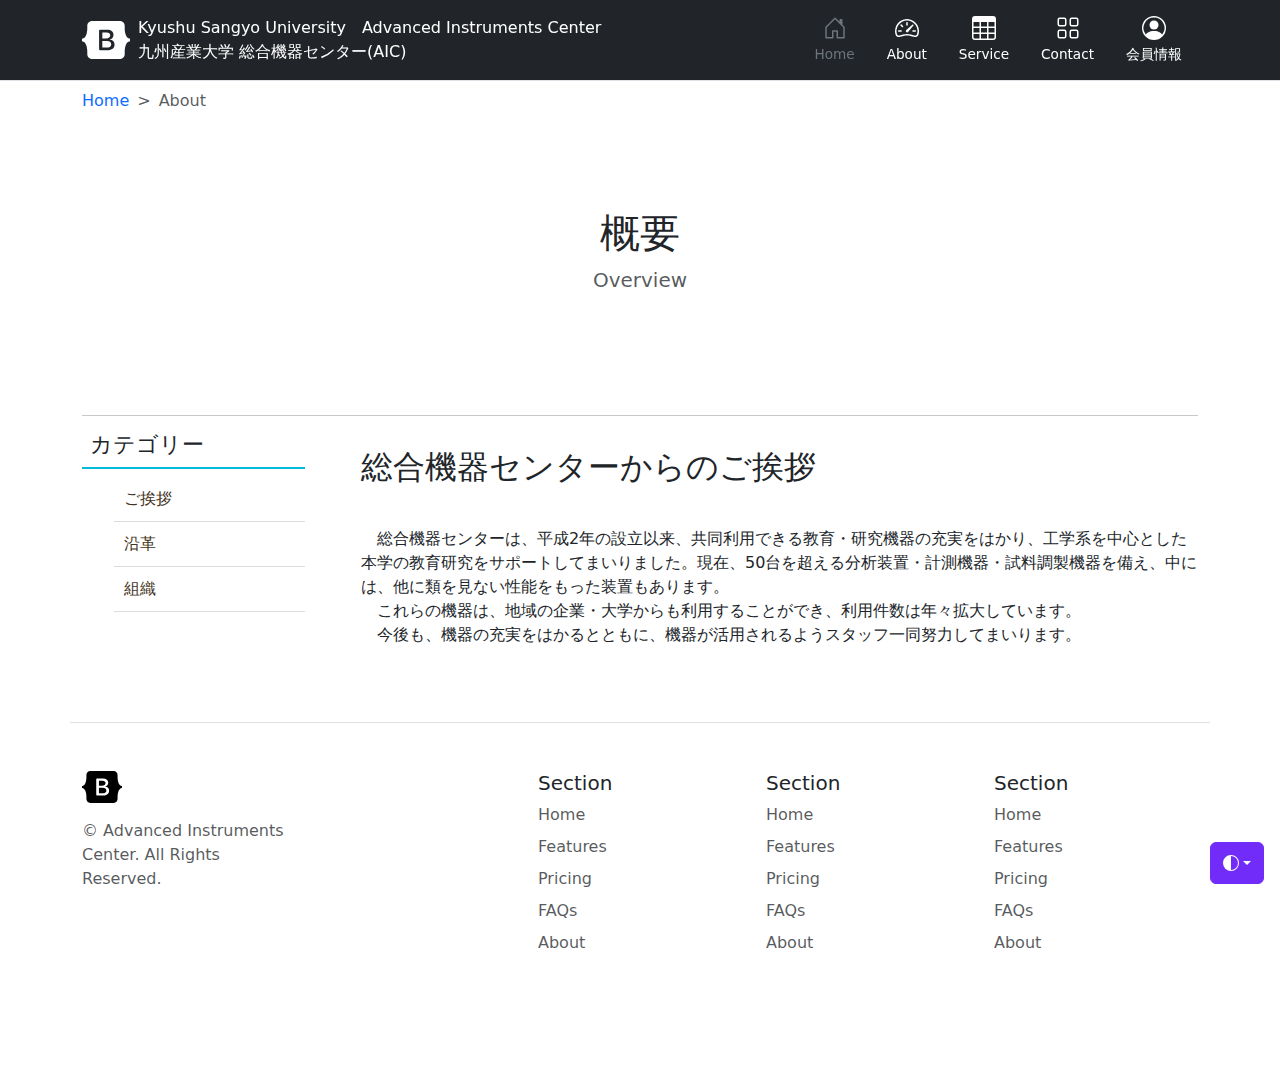
==== commit 84ba6141: "Update about.html" ====
--- a/bootstrap-5.3.0-examples/src/about.html
+++ b/bootstrap-5.3.0-examples/src/about.html
@@ -258,11 +258,11 @@
                                 </a>
                             </li>
                             <li>
-                                <a href="#" class="nav-link text-white">
+                                <a href="contact.html" class="nav-link text-white">
                                     <svg class="bi d-block mx-auto mb-1" width="24" height="24">
                                         <use xlink:href="#grid" />
                                     </svg>
-                                    News
+                                    Contact
                                 </a>
                             </li>
                             <li>
--- a/bootstrap-5.3.0-examples/src/about.css
+++ b/bootstrap-5.3.0-examples/src/about.css
@@ -1,350 +1,37 @@
-<!doctype html>
-<html lang="ja" data-bs-theme="auto">
+article{
+    width: 75%
+}
+/*サイドバー*/
+aside{
+    width: 20%;
+}
+a {
+    text-decoration: none;
+}
 
-<head>
-    <script src="../assets/js/color-modes.js"></script>
-
-    <meta charset="utf-8">
-    <meta name="viewport" content="width=device-width, initial-scale=1">
-    <meta name="description" content="">
-    <meta name="author" content="Mark Otto, Jacob Thornton, and Bootstrap contributors">
-    <meta name="generator" content="Hugo 0.112.5">
-    <title>総合機器センター(AIC) RS v1.0</title>
-
-    <link rel="canonical" href="https://getbootstrap.com/docs/5.3/examples/headers/">
-
-    <link href="../assets/dist/css/bootstrap.min.css" rel="stylesheet">
-
-    <style>
-        .bd-placeholder-img {
-            font-size: 1.125rem;
-            text-anchor: middle;
-            -webkit-user-select: none;
-            -moz-user-select: none;
-            user-select: none;
-        }
-
-        @media (min-width: 768px) {
-            .bd-placeholder-img-lg {
-                font-size: 3.5rem;
-            }
-        }
-
-        .b-example-divider {
-            width: 100%;
-            height: 3rem;
-            background-color: rgba(0, 0, 0, .1);
-            border: solid rgba(0, 0, 0, .15);
-            border-width: 1px 0;
-            box-shadow: inset 0 .5em 1.5em rgba(0, 0, 0, .1), inset 0 .125em .5em rgba(0, 0, 0, .15);
-        }
-
-        .b-example-vr {
-            flex-shrink: 0;
-            width: 1.5rem;
-            height: 100vh;
-        }
-
-        .bi {
-            vertical-align: -.125em;
-            fill: currentColor;
-        }
-
-        .nav-scroller {
-            position: relative;
-            z-index: 2;
-            height: 2.75rem;
-            overflow-y: hidden;
-        }
-
-        .nav-scroller .nav {
-            display: flex;
-            flex-wrap: nowrap;
-            padding-bottom: 1rem;
-            margin-top: -1px;
-            overflow-x: auto;
-            text-align: center;
-            white-space: nowrap;
-            -webkit-overflow-scrolling: touch;
-        }
-
-        .btn-bd-primary {
-            --bd-violet-bg: #712cf9;
-            --bd-violet-rgb: 112.520718, 44.062154, 249.437846;
-
-            --bs-btn-font-weight: 600;
-            --bs-btn-color: var(--bs-white);
-            --bs-btn-bg: var(--bd-violet-bg);
-            --bs-btn-border-color: var(--bd-violet-bg);
-            --bs-btn-hover-color: var(--bs-white);
-            --bs-btn-hover-bg: #6528e0;
-            --bs-btn-hover-border-color: #6528e0;
-            --bs-btn-focus-shadow-rgb: var(--bd-violet-rgb);
-            --bs-btn-active-color: var(--bs-btn-hover-color);
-            --bs-btn-active-bg: #5a23c8;
-            --bs-btn-active-border-color: #5a23c8;
-        }
-
-        .bd-mode-toggle {
-            z-index: 1500;
-        }
-    </style>
-
-
-    <!-- Custom styles for this template -->
-    <link href="headers.css" rel="stylesheet">
-    <link href="about.css" rel="stylesheet">
-</head>
-
-<body class="d-flex flex-column h-100">
-    <svg xmlns="http://www.w3.org/2000/svg" style="display: none;">
-        <symbol id="check2" viewBox="0 0 16 16">
-            <path
-                d="M13.854 3.646a.5.5 0 0 1 0 .708l-7 7a.5.5 0 0 1-.708 0l-3.5-3.5a.5.5 0 1 1 .708-.708L6.5 10.293l6.646-6.647a.5.5 0 0 1 .708 0z" />
-        </symbol>
-        <symbol id="circle-half" viewBox="0 0 16 16">
-            <path d="M8 15A7 7 0 1 0 8 1v14zm0 1A8 8 0 1 1 8 0a8 8 0 0 1 0 16z" />
-        </symbol>
-        <symbol id="moon-stars-fill" viewBox="0 0 16 16">
-            <path
-                d="M6 .278a.768.768 0 0 1 .08.858 7.208 7.208 0 0 0-.878 3.46c0 4.021 3.278 7.277 7.318 7.277.527 0 1.04-.055 1.533-.16a.787.787 0 0 1 .81.316.733.733 0 0 1-.031.893A8.349 8.349 0 0 1 8.344 16C3.734 16 0 12.286 0 7.71 0 4.266 2.114 1.312 5.124.06A.752.752 0 0 1 6 .278z" />
-            <path
-                d="M10.794 3.148a.217.217 0 0 1 .412 0l.387 1.162c.173.518.579.924 1.097 1.097l1.162.387a.217.217 0 0 1 0 .412l-1.162.387a1.734 1.734 0 0 0-1.097 1.097l-.387 1.162a.217.217 0 0 1-.412 0l-.387-1.162A1.734 1.734 0 0 0 9.31 6.593l-1.162-.387a.217.217 0 0 1 0-.412l1.162-.387a1.734 1.734 0 0 0 1.097-1.097l.387-1.162zM13.863.099a.145.145 0 0 1 .274 0l.258.774c.115.346.386.617.732.732l.774.258a.145.145 0 0 1 0 .274l-.774.258a1.156 1.156 0 0 0-.732.732l-.258.774a.145.145 0 0 1-.274 0l-.258-.774a1.156 1.156 0 0 0-.732-.732l-.774-.258a.145.145 0 0 1 0-.274l.774-.258c.346-.115.617-.386.732-.732L13.863.1z" />
-        </symbol>
-        <symbol id="sun-fill" viewBox="0 0 16 16">
-            <path
-                d="M8 12a4 4 0 1 0 0-8 4 4 0 0 0 0 8zM8 0a.5.5 0 0 1 .5.5v2a.5.5 0 0 1-1 0v-2A.5.5 0 0 1 8 0zm0 13a.5.5 0 0 1 .5.5v2a.5.5 0 0 1-1 0v-2A.5.5 0 0 1 8 13zm8-5a.5.5 0 0 1-.5.5h-2a.5.5 0 0 1 0-1h2a.5.5 0 0 1 .5.5zM3 8a.5.5 0 0 1-.5.5h-2a.5.5 0 0 1 0-1h2A.5.5 0 0 1 3 8zm10.657-5.657a.5.5 0 0 1 0 .707l-1.414 1.415a.5.5 0 1 1-.707-.708l1.414-1.414a.5.5 0 0 1 .707 0zm-9.193 9.193a.5.5 0 0 1 0 .707L3.05 13.657a.5.5 0 0 1-.707-.707l1.414-1.414a.5.5 0 0 1 .707 0zm9.193 2.121a.5.5 0 0 1-.707 0l-1.414-1.414a.5.5 0 0 1 .707-.707l1.414 1.414a.5.5 0 0 1 0 .707zM4.464 4.465a.5.5 0 0 1-.707 0L2.343 3.05a.5.5 0 1 1 .707-.707l1.414 1.414a.5.5 0 0 1 0 .708z" />
-        </symbol>
-    </svg>
-
-    <div class="dropdown position-fixed bottom-0 end-0 mb-3 me-3 bd-mode-toggle">
-        <button class="btn btn-bd-primary py-2 dropdown-toggle d-flex align-items-center" id="bd-theme" type="button"
-            aria-expanded="false" data-bs-toggle="dropdown" aria-label="Toggle theme (auto)">
-            <svg class="bi my-1 theme-icon-active" width="1em" height="1em">
-                <use href="#circle-half"></use>
-            </svg>
-            <span class="visually-hidden" id="bd-theme-text">Toggle theme</span>
-        </button>
-        <ul class="dropdown-menu dropdown-menu-end shadow" aria-labelledby="bd-theme-text">
-            <li>
-                <button type="button" class="dropdown-item d-flex align-items-center" data-bs-theme-value="light"
-                    aria-pressed="false">
-                    <svg class="bi me-2 opacity-50 theme-icon" width="1em" height="1em">
-                        <use href="#sun-fill"></use>
-                    </svg>
-                    Light
-                    <svg class="bi ms-auto d-none" width="1em" height="1em">
-                        <use href="#check2"></use>
-                    </svg>
-                </button>
-            </li>
-            <li>
-                <button type="button" class="dropdown-item d-flex align-items-center" data-bs-theme-value="dark"
-                    aria-pressed="false">
-                    <svg class="bi me-2 opacity-50 theme-icon" width="1em" height="1em">
-                        <use href="#moon-stars-fill"></use>
-                    </svg>
-                    Dark
-                    <svg class="bi ms-auto d-none" width="1em" height="1em">
-                        <use href="#check2"></use>
-                    </svg>
-                </button>
-            </li>
-            <li>
-                <button type="button" class="dropdown-item d-flex align-items-center active" data-bs-theme-value="auto"
-                    aria-pressed="true">
-                    <svg class="bi me-2 opacity-50 theme-icon" width="1em" height="1em">
-                        <use href="#circle-half"></use>
-                    </svg>
-                    Auto
-                    <svg class="bi ms-auto d-none" width="1em" height="1em">
-                        <use href="#check2"></use>
-                    </svg>
-                </button>
-            </li>
-        </ul>
-    </div>
-
-
-    <svg xmlns="http://www.w3.org/2000/svg" style="display: none;">
-        <symbol id="bootstrap" viewBox="0 0 118 94">
-            <title>Bootstrap</title>
-            <path fill-rule="evenodd" clip-rule="evenodd"
-                d="M24.509 0c-6.733 0-11.715 5.893-11.492 12.284.214 6.14-.064 14.092-2.066 20.577C8.943 39.365 5.547 43.485 0 44.014v5.972c5.547.529 8.943 4.649 10.951 11.153 2.002 6.485 2.28 14.437 2.066 20.577C12.794 88.106 17.776 94 24.51 94H93.5c6.733 0 11.714-5.893 11.491-12.284-.214-6.14.064-14.092 2.066-20.577 2.009-6.504 5.396-10.624 10.943-11.153v-5.972c-5.547-.529-8.934-4.649-10.943-11.153-2.002-6.484-2.28-14.437-2.066-20.577C105.214 5.894 100.233 0 93.5 0H24.508zM80 57.863C80 66.663 73.436 72 62.543 72H44a2 2 0 01-2-2V24a2 2 0 012-2h18.437c9.083 0 15.044 4.92 15.044 12.474 0 5.302-4.01 10.049-9.119 10.88v.277C75.317 46.394 80 51.21 80 57.863zM60.521 28.34H49.948v14.934h8.905c6.884 0 10.68-2.772 10.68-7.727 0-4.643-3.264-7.207-9.012-7.207zM49.948 49.2v16.458H60.91c7.167 0 10.964-2.876 10.964-8.281 0-5.406-3.903-8.178-11.425-8.178H49.948z">
-            </path>
-        </symbol>
-        <symbol id="home" viewBox="0 0 16 16">
-            <path
-                d="M8.354 1.146a.5.5 0 0 0-.708 0l-6 6A.5.5 0 0 0 1.5 7.5v7a.5.5 0 0 0 .5.5h4.5a.5.5 0 0 0 .5-.5v-4h2v4a.5.5 0 0 0 .5.5H14a.5.5 0 0 0 .5-.5v-7a.5.5 0 0 0-.146-.354L13 5.793V2.5a.5.5 0 0 0-.5-.5h-1a.5.5 0 0 0-.5.5v1.293L8.354 1.146zM2.5 14V7.707l5.5-5.5 5.5 5.5V14H10v-4a.5.5 0 0 0-.5-.5h-3a.5.5 0 0 0-.5.5v4H2.5z" />
-        </symbol>
-        <symbol id="speedometer2" viewBox="0 0 16 16">
-            <path
-                d="M8 4a.5.5 0 0 1 .5.5V6a.5.5 0 0 1-1 0V4.5A.5.5 0 0 1 8 4zM3.732 5.732a.5.5 0 0 1 .707 0l.915.914a.5.5 0 1 1-.708.708l-.914-.915a.5.5 0 0 1 0-.707zM2 10a.5.5 0 0 1 .5-.5h1.586a.5.5 0 0 1 0 1H2.5A.5.5 0 0 1 2 10zm9.5 0a.5.5 0 0 1 .5-.5h1.5a.5.5 0 0 1 0 1H12a.5.5 0 0 1-.5-.5zm.754-4.246a.389.389 0 0 0-.527-.02L7.547 9.31a.91.91 0 1 0 1.302 1.258l3.434-4.297a.389.389 0 0 0-.029-.518z" />
-            <path fill-rule="evenodd"
-                d="M0 10a8 8 0 1 1 15.547 2.661c-.442 1.253-1.845 1.602-2.932 1.25C11.309 13.488 9.475 13 8 13c-1.474 0-3.31.488-4.615.911-1.087.352-2.49.003-2.932-1.25A7.988 7.988 0 0 1 0 10zm8-7a7 7 0 0 0-6.603 9.329c.203.575.923.876 1.68.63C4.397 12.533 6.358 12 8 12s3.604.532 4.923.96c.757.245 1.477-.056 1.68-.631A7 7 0 0 0 8 3z" />
-        </symbol>
-        <symbol id="table" viewBox="0 0 16 16">
-            <path
-                d="M0 2a2 2 0 0 1 2-2h12a2 2 0 0 1 2 2v12a2 2 0 0 1-2 2H2a2 2 0 0 1-2-2V2zm15 2h-4v3h4V4zm0 4h-4v3h4V8zm0 4h-4v3h3a1 1 0 0 0 1-1v-2zm-5 3v-3H6v3h4zm-5 0v-3H1v2a1 1 0 0 0 1 1h3zm-4-4h4V8H1v3zm0-4h4V4H1v3zm5-3v3h4V4H6zm4 4H6v3h4V8z" />
-        </symbol>
-        <symbol id="people-circle" viewBox="0 0 16 16">
-            <path d="M11 6a3 3 0 1 1-6 0 3 3 0 0 1 6 0z" />
-            <path fill-rule="evenodd"
-                d="M0 8a8 8 0 1 1 16 0A8 8 0 0 1 0 8zm8-7a7 7 0 0 0-5.468 11.37C3.242 11.226 4.805 10 8 10s4.757 1.225 5.468 2.37A7 7 0 0 0 8 1z" />
-        </symbol>
-        <symbol id="grid" viewBox="0 0 16 16">
-            <path
-                d="M1 2.5A1.5 1.5 0 0 1 2.5 1h3A1.5 1.5 0 0 1 7 2.5v3A1.5 1.5 0 0 1 5.5 7h-3A1.5 1.5 0 0 1 1 5.5v-3zM2.5 2a.5.5 0 0 0-.5.5v3a.5.5 0 0 0 .5.5h3a.5.5 0 0 0 .5-.5v-3a.5.5 0 0 0-.5-.5h-3zm6.5.5A1.5 1.5 0 0 1 10.5 1h3A1.5 1.5 0 0 1 15 2.5v3A1.5 1.5 0 0 1 13.5 7h-3A1.5 1.5 0 0 1 9 5.5v-3zm1.5-.5a.5.5 0 0 0-.5.5v3a.5.5 0 0 0 .5.5h3a.5.5 0 0 0 .5-.5v-3a.5.5 0 0 0-.5-.5h-3zM1 10.5A1.5 1.5 0 0 1 2.5 9h3A1.5 1.5 0 0 1 7 10.5v3A1.5 1.5 0 0 1 5.5 15h-3A1.5 1.5 0 0 1 1 13.5v-3zm1.5-.5a.5.5 0 0 0-.5.5v3a.5.5 0 0 0 .5.5h3a.5.5 0 0 0 .5-.5v-3a.5.5 0 0 0-.5-.5h-3zm6.5.5A1.5 1.5 0 0 1 10.5 9h3a1.5 1.5 0 0 1 1.5 1.5v3a1.5 1.5 0 0 1-1.5 1.5h-3A1.5 1.5 0 0 1 9 13.5v-3zm1.5-.5a.5.5 0 0 0-.5.5v3a.5.5 0 0 0 .5.5h3a.5.5 0 0 0 .5-.5v-3a.5.5 0 0 0-.5-.5h-3z" />
-        </symbol>
-
-        <!--Main-->
-        <symbol id="check2" viewBox="0 0 16 16">
-            <path
-                d="M13.854 3.646a.5.5 0 0 1 0 .708l-7 7a.5.5 0 0 1-.708 0l-3.5-3.5a.5.5 0 1 1 .708-.708L6.5 10.293l6.646-6.647a.5.5 0 0 1 .708 0z" />
-        </symbol>
-        <symbol id="circle-half" viewBox="0 0 16 16">
-            <path d="M8 15A7 7 0 1 0 8 1v14zm0 1A8 8 0 1 1 8 0a8 8 0 0 1 0 16z" />
-        </symbol>
-        <symbol id="moon-stars-fill" viewBox="0 0 16 16">
-            <path
-                d="M6 .278a.768.768 0 0 1 .08.858 7.208 7.208 0 0 0-.878 3.46c0 4.021 3.278 7.277 7.318 7.277.527 0 1.04-.055 1.533-.16a.787.787 0 0 1 .81.316.733.733 0 0 1-.031.893A8.349 8.349 0 0 1 8.344 16C3.734 16 0 12.286 0 7.71 0 4.266 2.114 1.312 5.124.06A.752.752 0 0 1 6 .278z" />
-            <path
-                d="M10.794 3.148a.217.217 0 0 1 .412 0l.387 1.162c.173.518.579.924 1.097 1.097l1.162.387a.217.217 0 0 1 0 .412l-1.162.387a1.734 1.734 0 0 0-1.097 1.097l-.387 1.162a.217.217 0 0 1-.412 0l-.387-1.162A1.734 1.734 0 0 0 9.31 6.593l-1.162-.387a.217.217 0 0 1 0-.412l1.162-.387a1.734 1.734 0 0 0 1.097-1.097l.387-1.162zM13.863.099a.145.145 0 0 1 .274 0l.258.774c.115.346.386.617.732.732l.774.258a.145.145 0 0 1 0 .274l-.774.258a1.156 1.156 0 0 0-.732.732l-.258.774a.145.145 0 0 1-.274 0l-.258-.774a1.156 1.156 0 0 0-.732-.732l-.774-.258a.145.145 0 0 1 0-.274l.774-.258c.346-.115.617-.386.732-.732L13.863.1z" />
-        </symbol>
-        <symbol id="sun-fill" viewBox="0 0 16 16">
-            <path
-                d="M8 12a4 4 0 1 0 0-8 4 4 0 0 0 0 8zM8 0a.5.5 0 0 1 .5.5v2a.5.5 0 0 1-1 0v-2A.5.5 0 0 1 8 0zm0 13a.5.5 0 0 1 .5.5v2a.5.5 0 0 1-1 0v-2A.5.5 0 0 1 8 13zm8-5a.5.5 0 0 1-.5.5h-2a.5.5 0 0 1 0-1h2a.5.5 0 0 1 .5.5zM3 8a.5.5 0 0 1-.5.5h-2a.5.5 0 0 1 0-1h2A.5.5 0 0 1 3 8zm10.657-5.657a.5.5 0 0 1 0 .707l-1.414 1.415a.5.5 0 1 1-.707-.708l1.414-1.414a.5.5 0 0 1 .707 0zm-9.193 9.193a.5.5 0 0 1 0 .707L3.05 13.657a.5.5 0 0 1-.707-.707l1.414-1.414a.5.5 0 0 1 .707 0zm9.193 2.121a.5.5 0 0 1-.707 0l-1.414-1.414a.5.5 0 0 1 .707-.707l1.414 1.414a.5.5 0 0 1 0 .707zM4.464 4.465a.5.5 0 0 1-.707 0L2.343 3.05a.5.5 0 1 1 .707-.707l1.414 1.414a.5.5 0 0 1 0 .708z" />
-        </symbol>
-    </svg>
-
-    <main>
-        <header class="sticky-top">
-            <div class="px-3 py-2 text-bg-dark border-bottom">
-                <div class="container">
-                    <div
-                        class="d-flex flex-wrap align-items-center justify-content-center justify-content-lg-start sticky-top">
-                        <a href="index.html"
-                            class="d-flex align-items-center my-2 my-lg-0 me-lg-auto text-white text-decoration-none">
-                            <svg class="bi me-2" width="48" height="40" role="img" aria-label="Bootstrap">
-                                <use xlink:href="#bootstrap" />
-                            </svg>
-                            Kyushu Sangyo University　Advanced Instruments Center<br>
-                            九州産業大学 総合機器センター(AIC)
-                        </a>
-
-                        <ul class="nav col-12 col-lg-auto my-2 justify-content-center my-md-0 text-small">
-                            <li>
-                                <a href="index.html" class="nav-link text-secondary">
-                                    <svg class="bi d-block mx-auto mb-1" width="24" height="24">
-                                        <use xlink:href="#home" />
-                                    </svg>
-                                    Home
-                                </a>
-                            </li>
-                            <li>
-                                <a href="about.html" class="nav-link text-white">
-                                    <svg class="bi d-block mx-auto mb-1" width="24" height="24">
-                                        <use xlink:href="#speedometer2" />
-                                    </svg>
-                                    About
-                                </a>
-                            </li>
-                            <li>
-                                <a href="service.html" class="nav-link text-white">
-                                    <svg class="bi d-block mx-auto mb-1" width="24" height="24">
-                                        <use xlink:href="#table" />
-                                    </svg>
-                                    Service
-                                </a>
-                            </li>
-                            <li>
-                                <a href="#" class="nav-link text-white">
-                                    <svg class="bi d-block mx-auto mb-1" width="24" height="24">
-                                        <use xlink:href="#grid" />
-                                    </svg>
-                                    News
-                                </a>
-                            </li>
-                            <li>
-                                <a href="signin.html" class="nav-link text-white">
-                                    <svg class="bi d-block mx-auto mb-1" width="24" height="24">
-                                        <use xlink:href="#people-circle" />
-                                    </svg>
-                                    会員情報
-                                </a>
-                            </li>
-                        </ul>
-                    </div>
-                </div>
-            </div>
-        </header>
-
-        <div>
-            <aside>
-                <h3 class="sub-title">カテゴリー</h3>
-                <ul class="sub-menu">
-                    <li><a href="#">沿革</a></li>
-                    <li><a href="#">組織</a></li>
-                    <li><a href="#">イベント</a></li>
-                </ul>
-            </aside>
-            <article>
-            </article>
-        </div>
-
-
-
-        <div class="container">
-            <footer class="row row-cols-1 row-cols-sm-2 row-cols-md-5 py-5 my-5 border-top">
-                <div class="col mb-3">
-                    <a href="/" class="d-flex align-items-center mb-3 link-body-emphasis text-decoration-none">
-                        <svg class="bi me-2" width="40" height="32">
-                            <use xlink:href="#bootstrap" />
-                        </svg>
-                    </a>
-                    <p class="text-body-secondary">&copy; Advanced Instruments Center. All Rights Reserved.</p>
-                </div>
-
-                <div class="col mb-3">
-
-                </div>
-
-                <div class="col mb-3">
-                    <h5>Section</h5>
-                    <ul class="nav flex-column">
-                        <li class="nav-item mb-2"><a href="#" class="nav-link p-0 text-body-secondary">Home</a></li>
-                        <li class="nav-item mb-2"><a href="#" class="nav-link p-0 text-body-secondary">Features</a></li>
-                        <li class="nav-item mb-2"><a href="#" class="nav-link p-0 text-body-secondary">Pricing</a></li>
-                        <li class="nav-item mb-2"><a href="#" class="nav-link p-0 text-body-secondary">FAQs</a></li>
-                        <li class="nav-item mb-2"><a href="#" class="nav-link p-0 text-body-secondary">About</a></li>
-                    </ul>
-                </div>
-
-                <div class="col mb-3">
-                    <h5>Section</h5>
-                    <ul class="nav flex-column">
-                        <li class="nav-item mb-2"><a href="#" class="nav-link p-0 text-body-secondary">Home</a></li>
-                        <li class="nav-item mb-2"><a href="#" class="nav-link p-0 text-body-secondary">Features</a></li>
-                        <li class="nav-item mb-2"><a href="#" class="nav-link p-0 text-body-secondary">Pricing</a></li>
-                        <li class="nav-item mb-2"><a href="#" class="nav-link p-0 text-body-secondary">FAQs</a></li>
-                        <li class="nav-item mb-2"><a href="#" class="nav-link p-0 text-body-secondary">About</a></li>
-                    </ul>
-                </div>
-
-                <div class="col mb-3">
-                    <h5>Section</h5>
-                    <ul class="nav flex-column">
-                        <li class="nav-item mb-2"><a href="#" class="nav-link p-0 text-body-secondary">Home</a></li>
-                        <li class="nav-item mb-2"><a href="#" class="nav-link p-0 text-body-secondary">Features</a></li>
-                        <li class="nav-item mb-2"><a href="#" class="nav-link p-0 text-body-secondary">Pricing</a></li>
-                        <li class="nav-item mb-2"><a href="#" class="nav-link p-0 text-body-secondary">FAQs</a></li>
-                        <li class="nav-item mb-2"><a href="#" class="nav-link p-0 text-body-secondary">About</a></li>
-                    </ul>
-                </div>
-            </footer>
-        </div>
-        <script src="../assets/dist/js/bootstrap.bundle.min.js"></script>
-
-</body>
-
-</html>
+.sub-title{
+    font-size: 1.375rem;
+    padding: 0 8px 8px;
+    border-bottom: 2px #0bd solid;
+    font-weight: normal;
+}
+.sub-menu{
+    margin-bottom: 60px;
+    list-style: none;
+}
+.sub-menu li{
+    border-bottom: 1px #ddd solid;
+}
+.sub-menu a{
+    color: #432;
+    padding: 10px;
+    display: block;
+}
+.sub-menu a:hover{
+    color: #0bd;
+}
+.news-contents{
+    display: flex;
+    justify-content: space-between;
+    margin-bottom: 50px;
+}
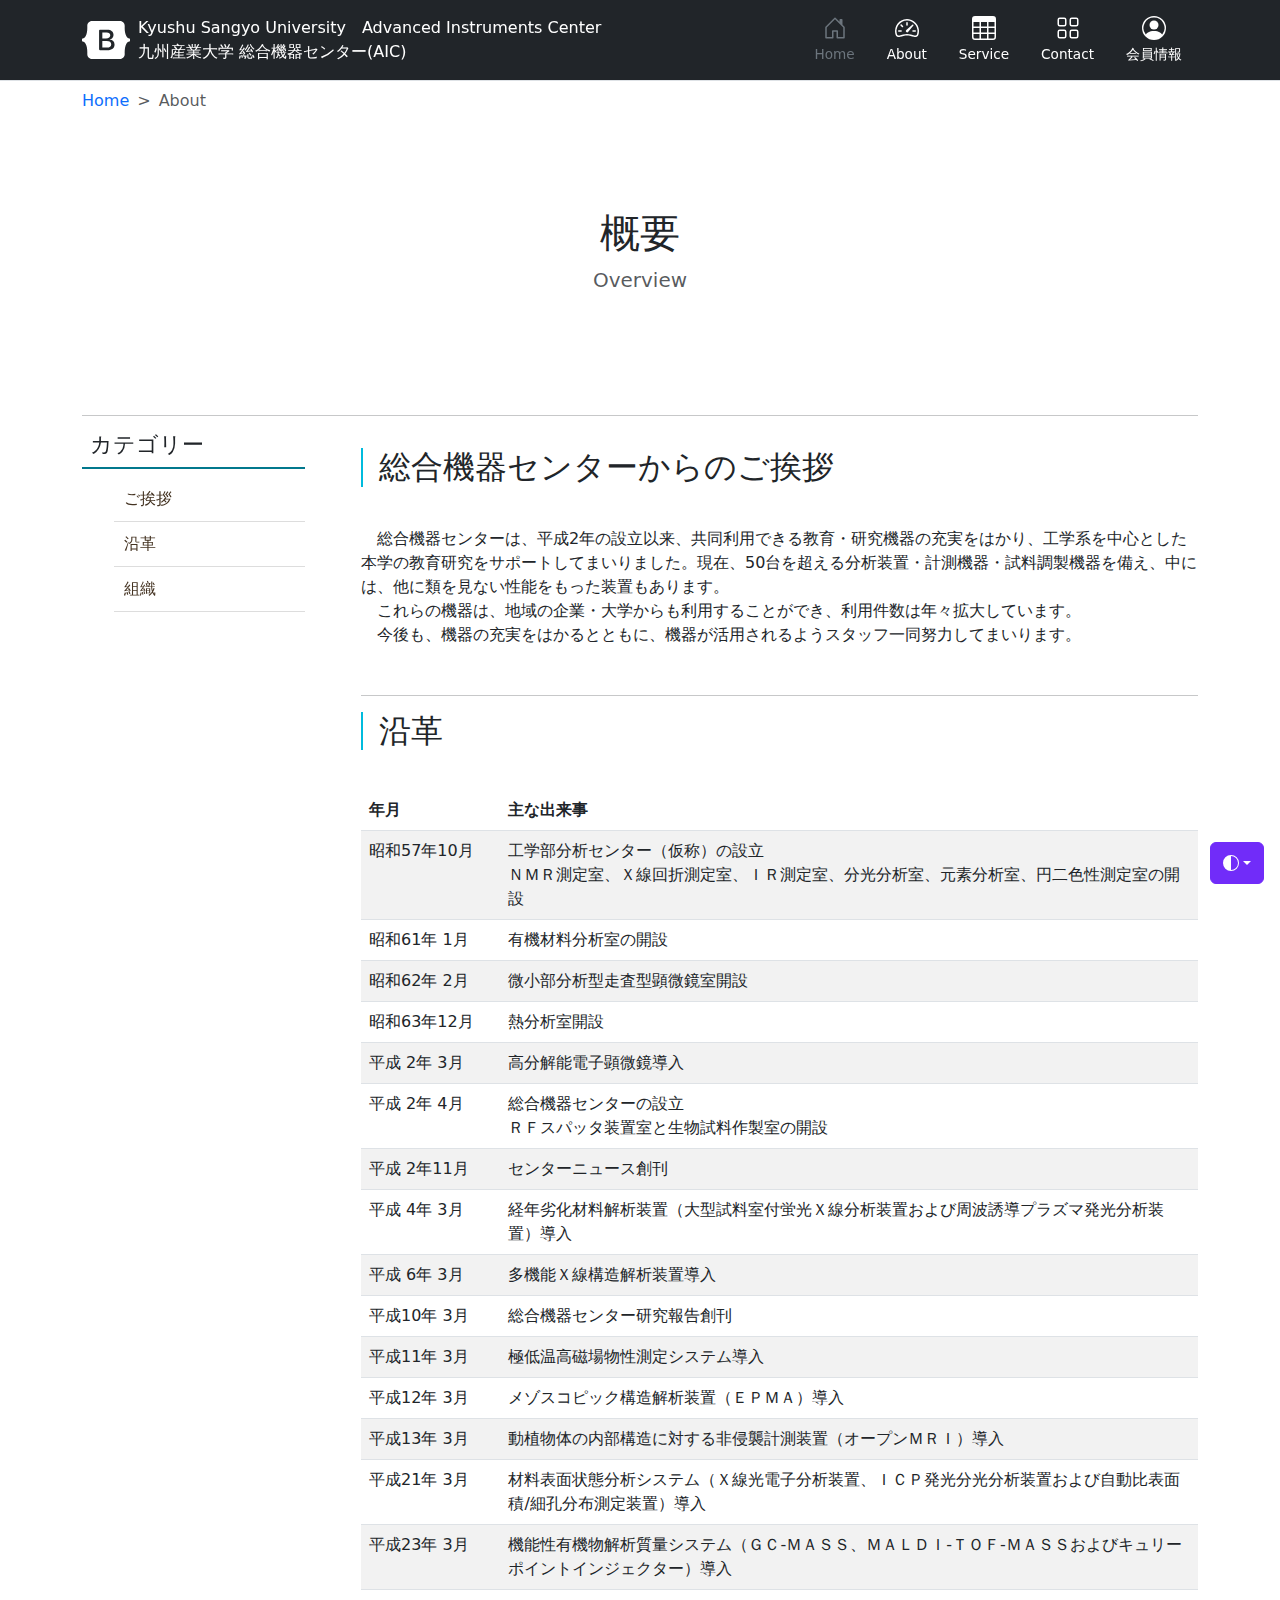
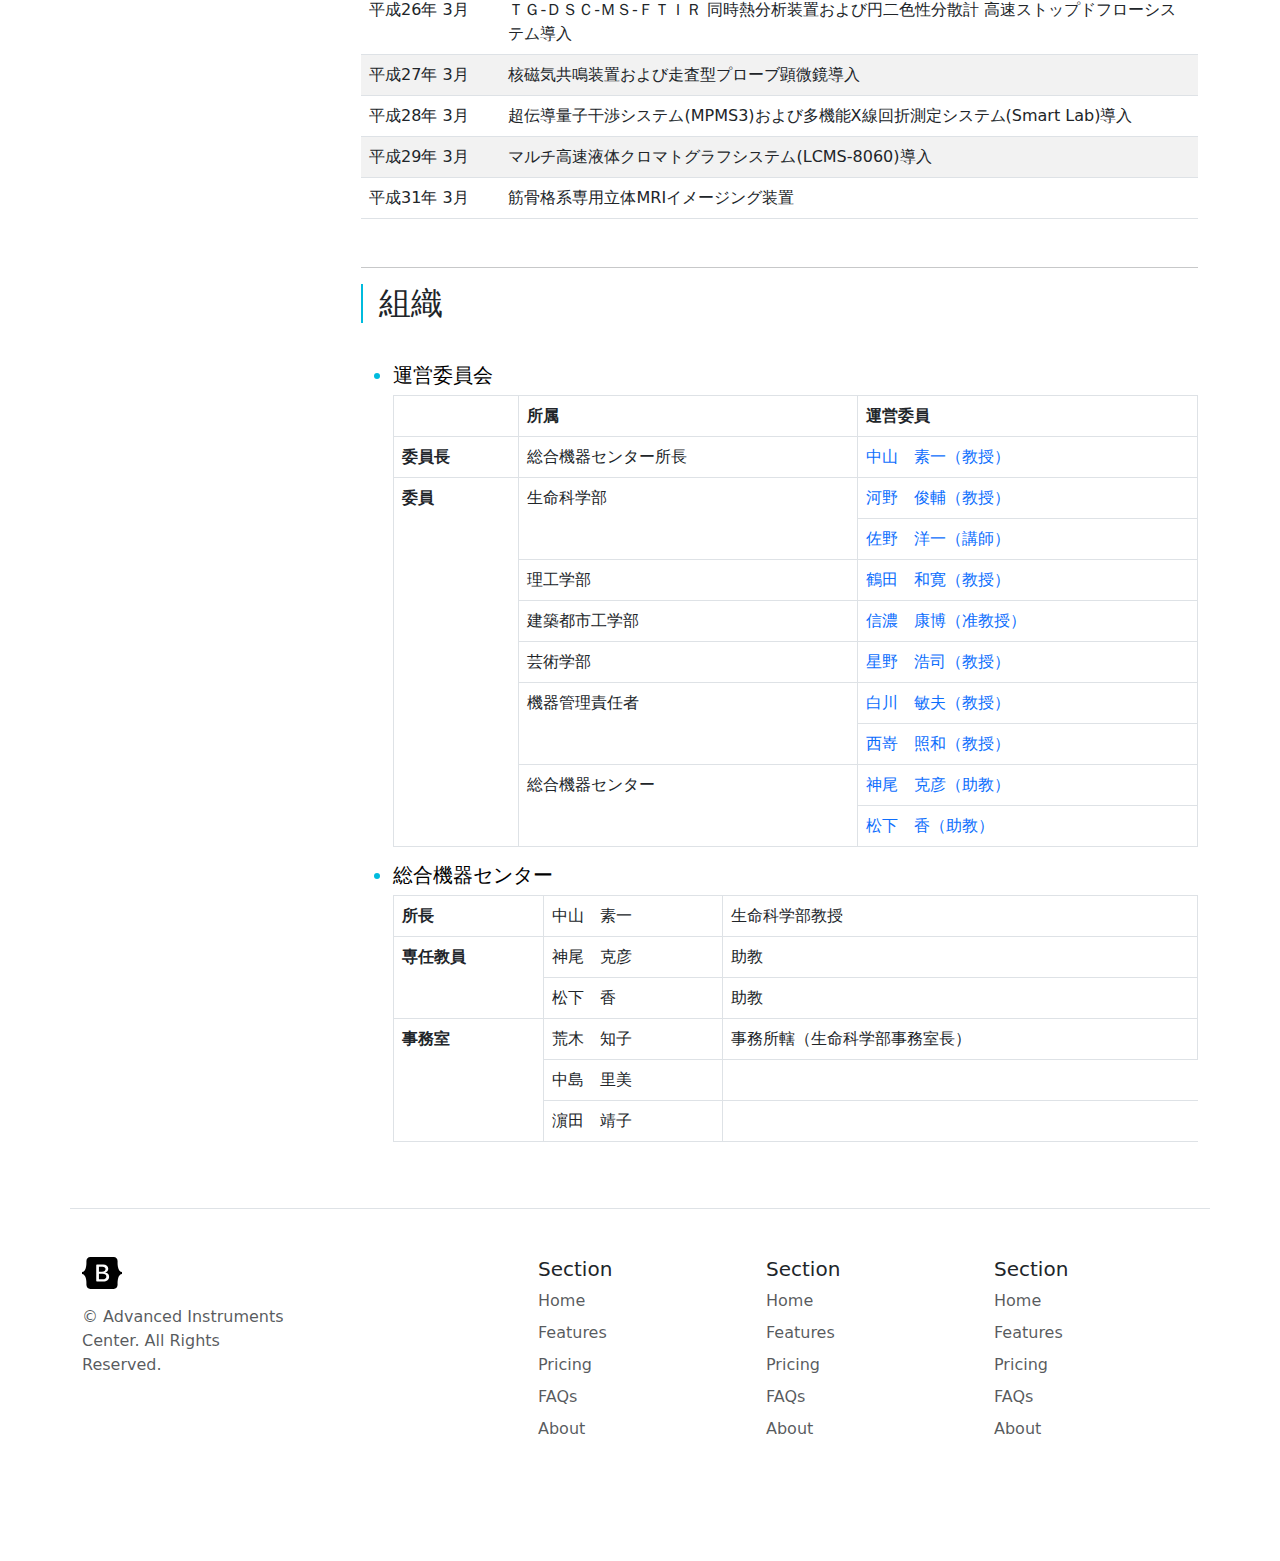
==== commit 34fcd2dd: "Update about.html" ====
--- a/bootstrap-5.3.0-examples/src/about.html
+++ b/bootstrap-5.3.0-examples/src/about.html
@@ -298,20 +298,215 @@
 
             <div class="news-contents">
                 <aside>
-                    <h3 class="sub-title">カテゴリー</h3>
-                    <ul class="sub-menu">
-                        <li><a href="about.html">ご挨拶</a></li>
-                        <li><a href="#">沿革</a></li>
-                        <li><a href="#">組織</a></li>
-                    </ul>
+                    <div class="popular-posts">
+                        <h3 class="sub-title">カテゴリー</h3>
+                        <ul class="sub-menu">
+                            <li><a href="#greeting">ご挨拶</a></li>
+                            <li><a href="#history">沿革</a></li>
+                            <li><a href="#organization">組織</a></li>
+                        </ul>
+                    </div>
                 </aside>
                 <article>
-                    <h2 class="fw-light my-3">総合機器センターからのご挨拶</h2><br>
+                    <!--ご挨拶-->
+                    <div style="border-left: #0bd 2px solid;">
+                        <h2 class="fw-light my-3 ms-3" id="greeting">総合機器センターからのご挨拶</h2>
+                    </div><br>
                     <p>
                         　総合機器センターは、平成2年の設立以来、共同利用できる教育・研究機器の充実をはかり、工学系を中心とした本学の教育研究をサポートしてまいりました。現在、50台を超える分析装置・計測機器・試料調製機器を備え、中には、他に類を見ない性能をもった装置もあります。<br>
                         　これらの機器は、地域の企業・大学からも利用することができ、利用件数は年々拡大しています。<br>
                         　今後も、機器の充実をはかるとともに、機器が活用されるようスタッフ一同努力してまいります。
                     </p>
+
+                    <!--沿革-->
+                    <hr class="mt-5">
+                    <div style="border-left: #0bd 2px solid;">
+                        <h2 class="fw-light my-3 ms-3" id="history">沿革</h2>
+                    </div><br>
+                    <table class="table table-striped">
+                        <thead>
+                            <tr>
+                                <th class="col-2">年月</th>
+                                <th>主な出来事</th>
+                            </tr>
+                        </thead>
+                        <tbody>
+                            <tr>
+                                <td>昭和57年10月</td>
+                                <td>工学部分析センター（仮称）の設立<br>
+                                    ＮＭＲ測定室、Ｘ線回折測定室、ＩＲ測定室、分光分析室、元素分析室、円二色性測定室の開設</td>
+                            </tr>
+                            <tr>
+                                <td>昭和61年 1月</td>
+                                <td>有機材料分析室の開設</td>
+                            </tr>
+                            <tr>
+                                <td>昭和62年 2月</td>
+                                <td>微小部分析型走査型顕微鏡室開設</td>
+                            </tr>
+                            <tr>
+                                <td>昭和63年12月</td>
+                                <td>熱分析室開設</td>
+                            </tr>
+                            <tr>
+                                <td>平成 2年 3月</td>
+                                <td>高分解能電子顕微鏡導入</td>
+                            </tr>
+                            <tr>
+                                <td>平成 2年 4月</td>
+                                <td>総合機器センターの設立<br>
+                                    ＲＦスパッタ装置室と生物試料作製室の開設</td>
+                            </tr>
+                            <tr>
+                                <td>平成 2年11月</td>
+                                <td>センターニュース創刊</td>
+                            </tr>
+                            <tr>
+                                <td>平成 4年 3月</td>
+                                <td>経年劣化材料解析装置（大型試料室付蛍光Ｘ線分析装置および周波誘導プラズマ発光分析装置）導入</td>
+                            </tr>
+                            <tr>
+                                <td>平成 6年 3月</td>
+                                <td>多機能Ｘ線構造解析装置導入</td>
+                            </tr>
+                            <tr>
+                                <td>平成10年 3月</td>
+                                <td>総合機器センター研究報告創刊</td>
+                            </tr>
+                            <tr>
+                                <td>平成11年 3月</td>
+                                <td>極低温高磁場物性測定システム導入</td>
+                            </tr>
+                            <tr>
+                                <td>平成12年 3月</td>
+                                <td>メゾスコピック構造解析装置（ＥＰＭＡ）導入</td>
+                            </tr>
+                            <tr>
+                                <td>平成13年 3月</td>
+                                <td>動植物体の内部構造に対する非侵襲計測装置（オープンＭＲＩ）導入</td>
+                            </tr>
+                            <tr>
+                                <td>平成21年 3月</td>
+                                <td>材料表面状態分析システム（Ｘ線光電子分析装置、ＩＣＰ発光分光分析装置および自動比表面積/細孔分布測定装置）導入</td>
+                            </tr>
+                            <tr>
+                                <td>平成23年 3月</td>
+                                <td>機能性有機物解析質量システム（ＧＣ-ＭＡＳＳ、ＭＡＬＤＩ-ＴＯＦ-ＭＡＳＳおよびキュリーポイントインジェクター）導入</td>
+                            </tr>
+                            <tr>
+                                <td>平成26年 3月</td>
+                                <td>ＴＧ-ＤＳＣ-ＭＳ-ＦＴＩＲ 同時熱分析装置および円二色性分散計 高速ストップドフローシステム導入</td>
+                            </tr>
+                            <tr>
+                                <td>平成27年 3月</td>
+                                <td>核磁気共鳴装置および走査型プローブ顕微鏡導入</td>
+                            </tr>
+                            <tr>
+                                <td>平成28年 3月</td>
+                                <td>超伝導量子干渉システム(MPMS3)および多機能X線回折測定システム(Smart Lab)導入</td>
+                            </tr>
+                            <tr>
+                                <td>平成29年 3月</td>
+                                <td>マルチ高速液体クロマトグラフシステム(LCMS-8060)導入</td>
+                            </tr>
+                            <tr>
+                                <td>平成31年 3月</td>
+                                <td>筋骨格系専用立体MRIイメージング装置</td>
+                            </tr>
+                        </tbody>
+                    </table>
+
+                    <!--組織-->
+                    <hr class="mt-5">
+                    <div style="border-left: #0bd 2px solid;">
+                        <h2 class="fw-light my-3 ms-3" id="organization">組織</h2>
+                    </div><br>
+                    <ul>
+                        <h5>
+                            <li><span>運営委員会</span></li>
+                        </h5>
+                        <table class="table table-bordered">
+                            <thead>
+                                <tr>
+                                    <th></th>
+                                    <th>所属</th>
+                                    <th>運営委員</th>
+                                </tr>
+                            </thead>
+                            <tbody>
+                                <tr>
+                                    <th>委員長</th>
+                                    <td>総合機器センター所長</td>
+                                    <td><a href="https://ras2.kyusan-u.ac.jp/kyshp/KgApp/k03/resid/S001681">中山　素一（教授）</a></td>
+                                </tr>
+                                <tr>
+                                    <th rowspan="10">委員</th>
+                                    <td rowspan="2">生命科学部</td>
+                                    <td><a href="https://ras2.kyusan-u.ac.jp/kyshp/KgApp/k03/resid/S001778">河野　俊輔（教授）</a></td>
+                                </tr>
+                                <tr>
+                                    <td><a href="https://ras2.kyusan-u.ac.jp/kyshp/KgApp/k03/resid/S001419">佐野　洋一（講師）</a></td>
+                                </tr>
+                                <tr>
+                                    <td>理工学部</td>
+                                    <td><a href="https://ras2.kyusan-u.ac.jp/kyshp/KgApp/k03/resid/S001504">鶴田　和寛（教授）</a></td>
+                                </tr>
+                                <tr>
+                                    <td>建築都市工学部</td>
+                                    <td><a href="https://ras2.kyusan-u.ac.jp/kyshp/KgApp/k03/resid/S001661">信濃　康博（准教授）</a></td>
+                                </tr>
+                                <tr>
+                                    <td>芸術学部</td>
+                                    <td><a href="https://ras2.kyusan-u.ac.jp/kyshp/KgApp/k03/resid/S001551">星野　浩司（教授）</a></td>
+                                </tr>
+                                <tr>
+                                    <td rowspan="2">機器管理責任者</td>
+                                    <td><a href="https://ras2.kyusan-u.ac.jp/kyshp/KgApp/k03/resid/S001418">白川　敏夫（教授）</a></td>
+                                </tr>
+                                <tr>
+                                    <td><a href="https://ras2.kyusan-u.ac.jp/kyshp/KgApp/k03/resid/S001607">西嵜　照和（教授）</a></td>
+                                </tr>
+                                <tr>
+                                    <td rowspan="2">総合機器センター</td>
+                                    <td><a href="https://ras2.kyusan-u.ac.jp/kyshp/KgApp/k03/resid/S001423">神尾　克彦（助教）</a></td>
+                                </tr>
+                                <tr>
+                                    <td><a href="https://ras2.kyusan-u.ac.jp/kyshp/KgApp/k03/resid/S001670">松下　香（助教）</a></td>
+                                </tr>
+                            </tbody>
+                        </table>
+                        <h5>
+                            <li><span>総合機器センター</span></li>
+                        </h5>
+                        <table class="table table-bordered">
+                            <tr>
+                                <th>所長</th>
+                                <td>中山　素一</td>
+                                <td>生命科学部教授</td>
+                            </tr>
+                            <tr>
+                                <th rowspan="2">専任教員</th>
+                                <td>神尾　克彦</td>
+                                <td>助教</td>
+                            </tr>
+                            <tr>
+                                <td>松下　香</td>
+                                <td>助教</td>
+                            </tr>
+                            <tr>
+                                <th rowspan="3">事務室</th>
+                                <td>荒木　知子</td>
+                                <td>事務所轄（生命科学部事務室長）</td>
+                            </tr>
+                            <tr>
+                                <td>中島　里美</td>
+                            </tr>
+                            <tr>
+                                <td>濵田　靖子</td>
+                            </tr>
+                        </table>
+                    </ul>
+
                 </article>
             </div>
         </div>
--- a/bootstrap-5.3.0-examples/src/about.css
+++ b/bootstrap-5.3.0-examples/src/about.css
@@ -12,7 +12,7 @@
 .sub-title{
     font-size: 1.375rem;
     padding: 0 8px 8px;
-    border-bottom: 2px #0bd solid;
+    border-bottom: 2px rgb(1, 120, 141) solid;
     font-weight: normal;
 }
 .sub-menu{
@@ -35,3 +35,13 @@
     justify-content: space-between;
     margin-bottom: 50px;
 }
+.popular-posts {
+    position: sticky;
+    top: 100px;
+}
+li{
+    color: #0bd;
+}
+li span{
+    color: black;
+}
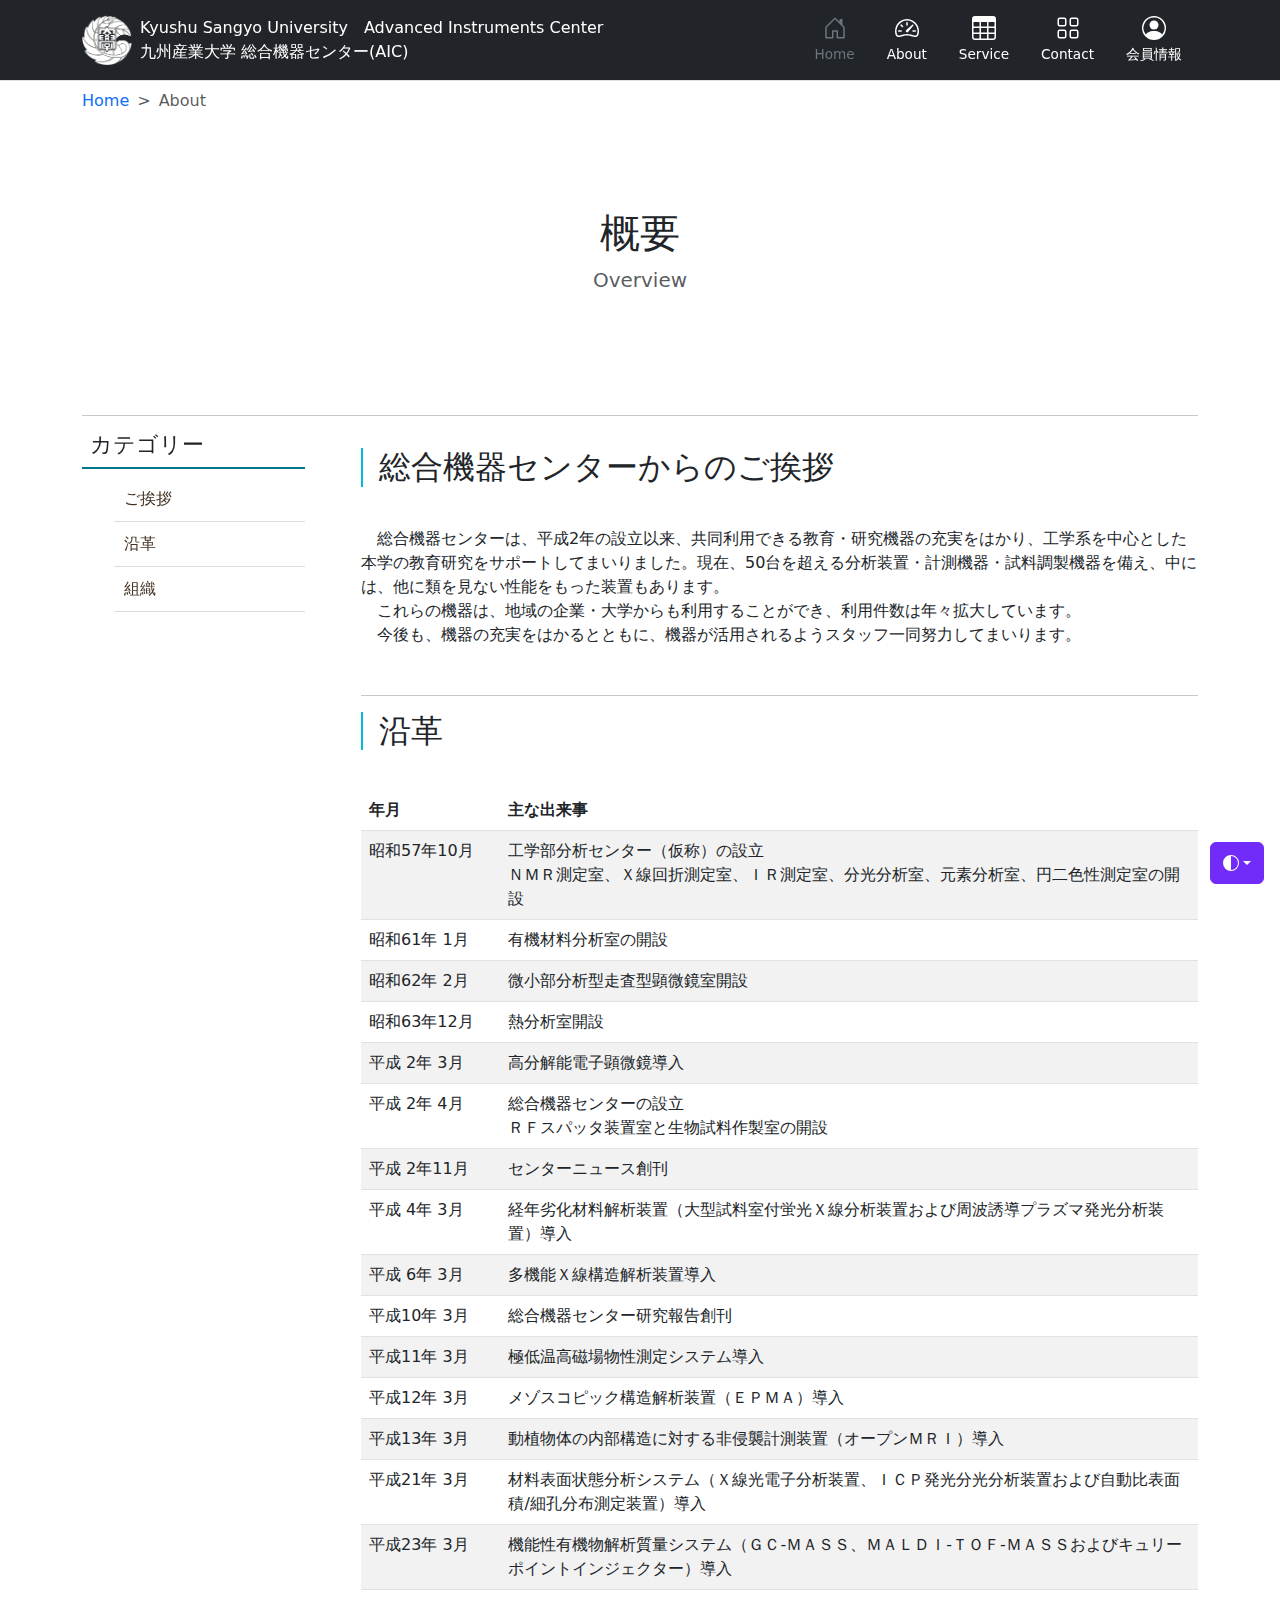
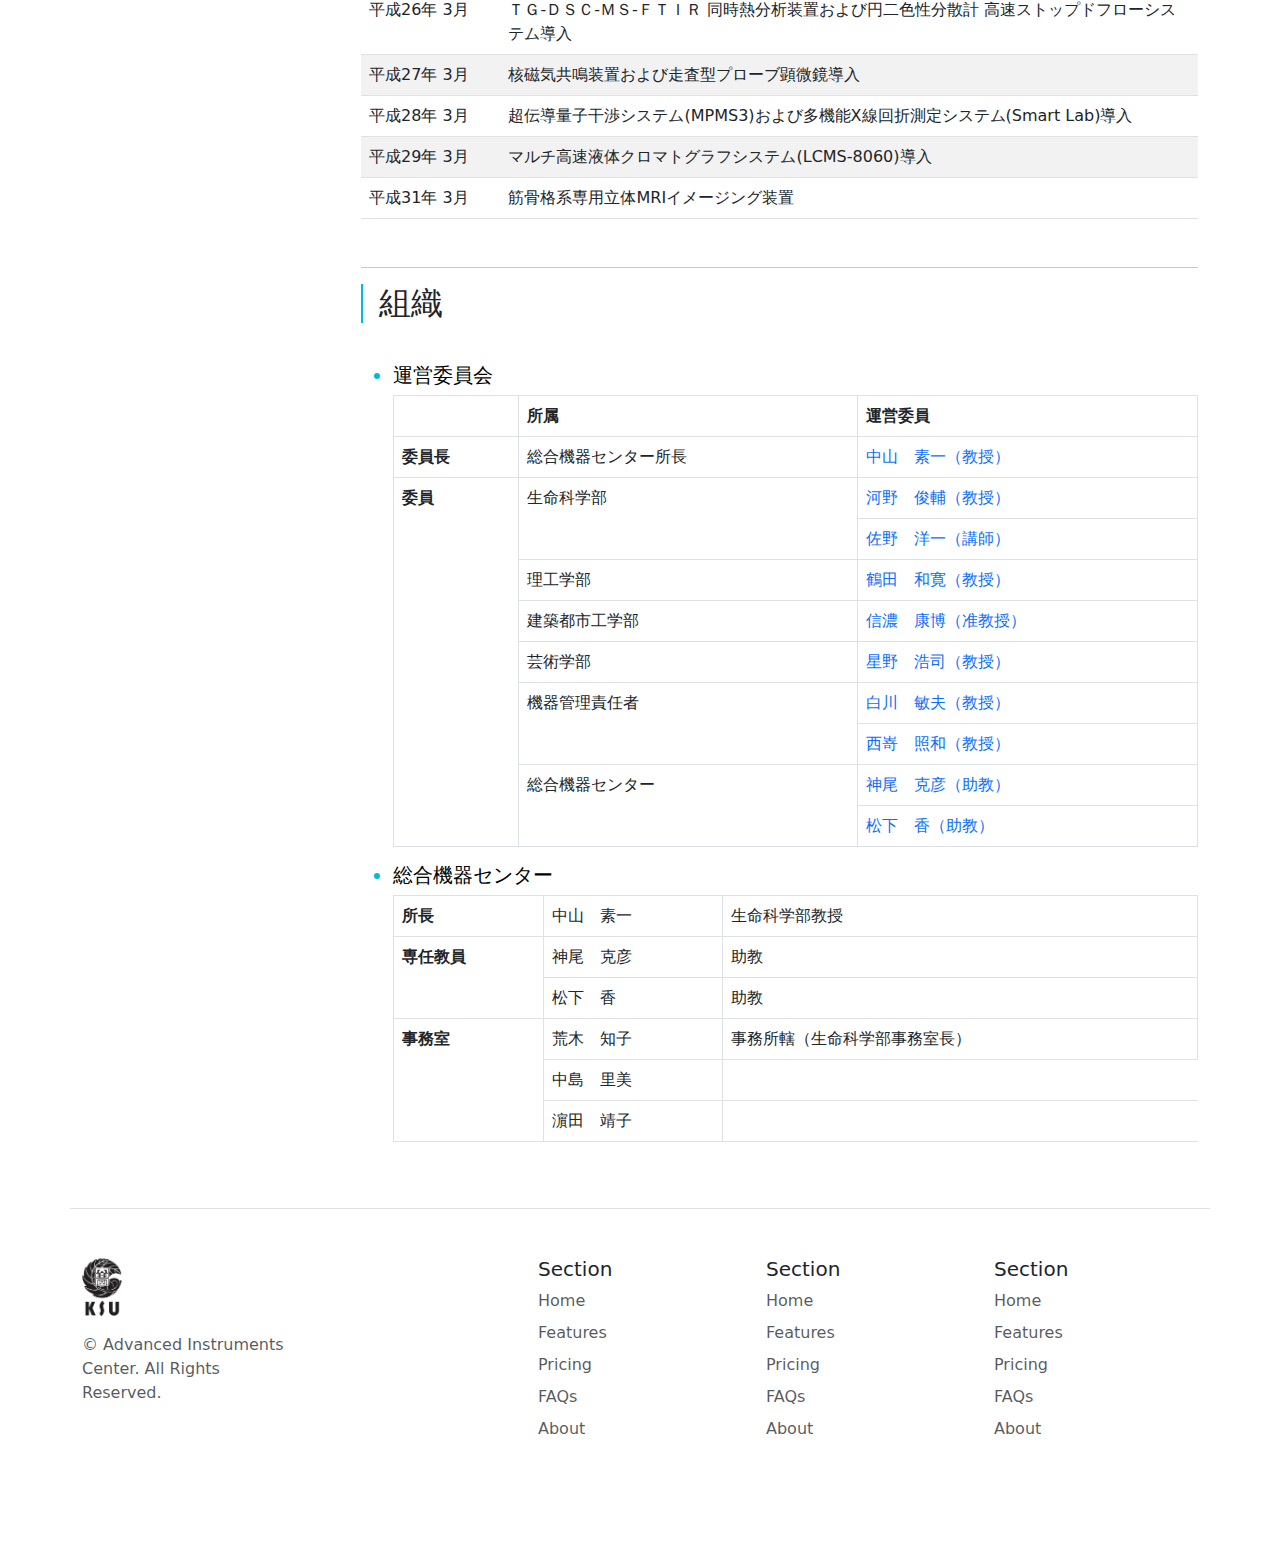
==== commit 97b50100: "Update about.html" ====
--- a/bootstrap-5.3.0-examples/src/about.html
+++ b/bootstrap-5.3.0-examples/src/about.html
@@ -225,9 +225,7 @@
                         class="d-flex flex-wrap align-items-center justify-content-center justify-content-lg-start sticky-top">
                         <a href="index.html"
                             class="d-flex align-items-center my-2 my-lg-0 me-lg-auto text-white text-decoration-none">
-                            <svg class="bi me-2" width="48" height="40" role="img" aria-label="Bootstrap">
-                                <use xlink:href="#bootstrap" />
-                            </svg>
+                            <img src="/bootstrap-5.3.0-examples/img/KSU_logo.png" alt="" class="bi me-2" width="50" height="50">
                             Kyushu Sangyo University　Advanced Instruments Center<br>
                             九州産業大学 総合機器センター(AIC)
                         </a>
@@ -517,9 +515,7 @@
             <footer class="row row-cols-1 row-cols-sm-2 row-cols-md-5 py-5 my-5 border-top">
                 <div class="col mb-3">
                     <a href="/" class="d-flex align-items-center mb-3 link-body-emphasis text-decoration-none">
-                        <svg class="bi me-2" width="40" height="32">
-                            <use xlink:href="#bootstrap" />
-                        </svg>
+                        <img src="/bootstrap-5.3.0-examples/img/KSU_logo1.png" alt="" class="bi me-2" width="40" height="60">
                     </a>
                     <p class="text-body-secondary">&copy; Advanced Instruments Center. All Rights Reserved.</p>
                 </div>
